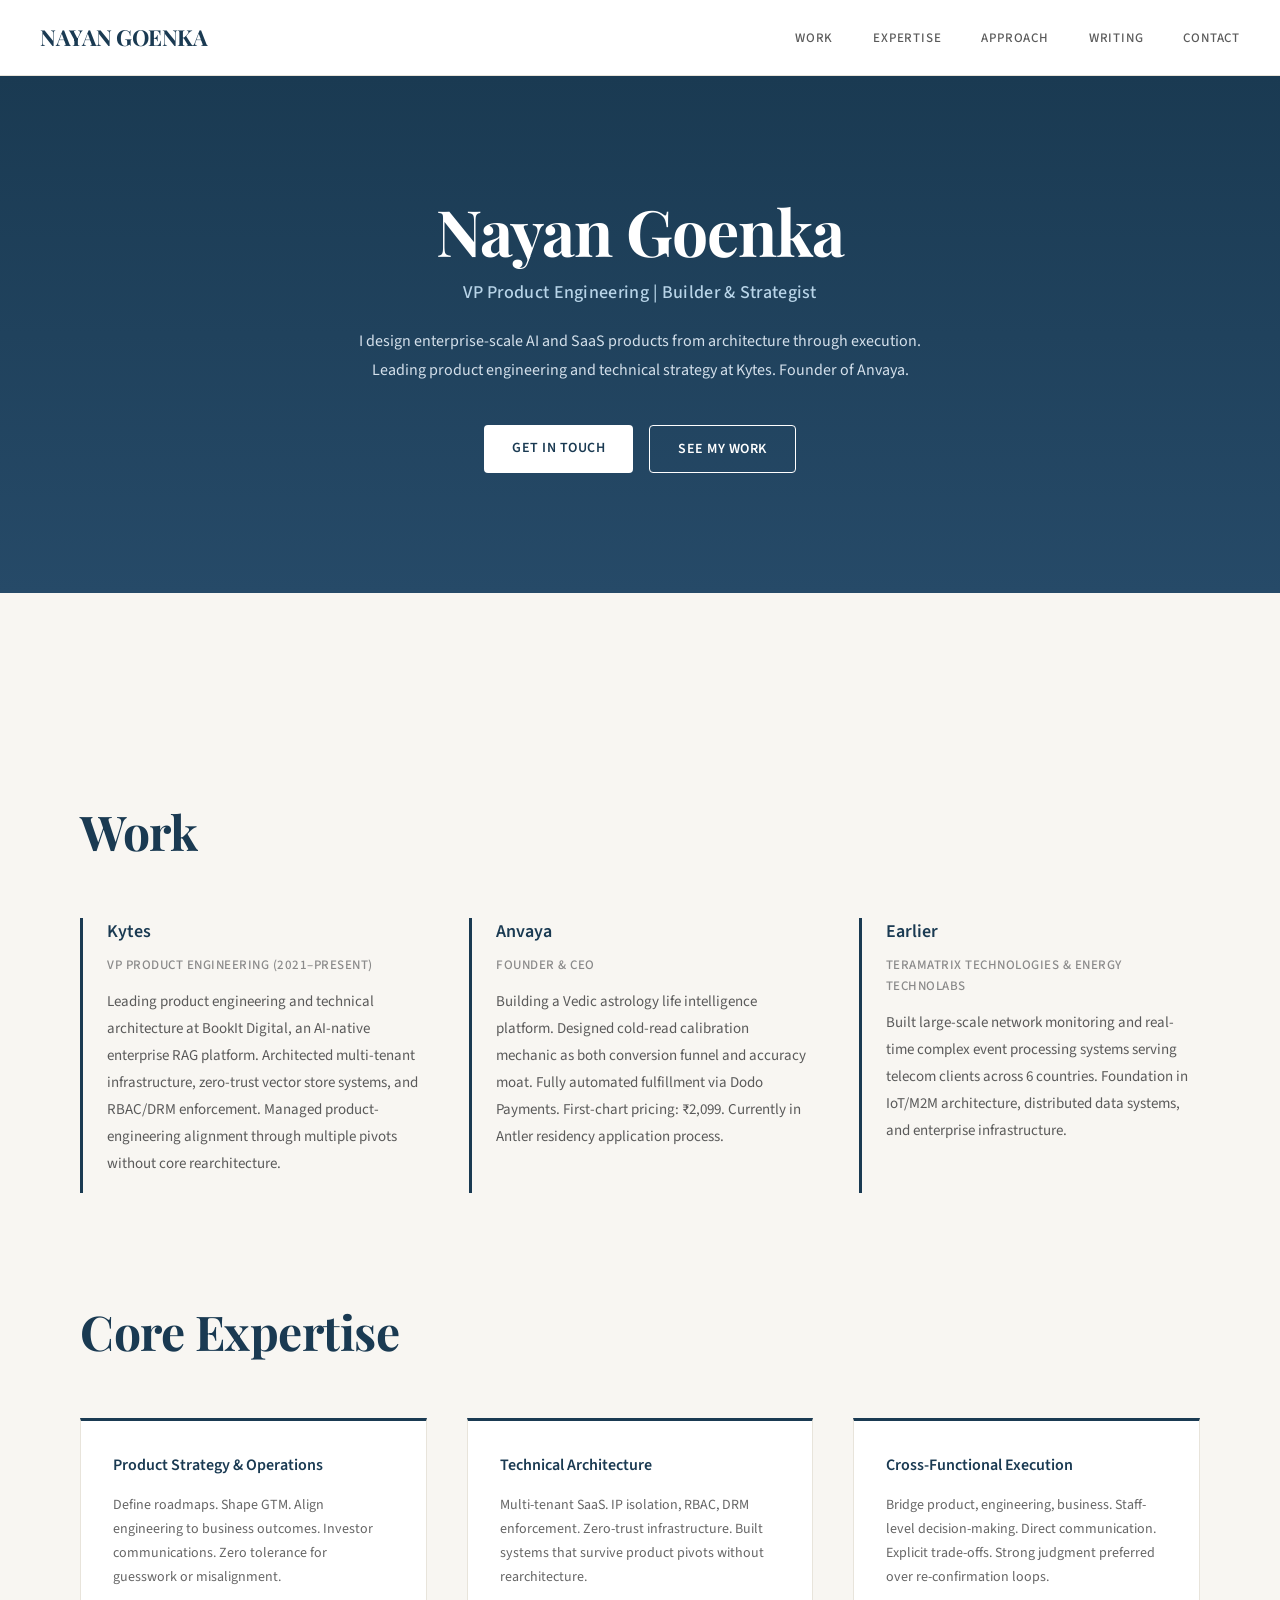
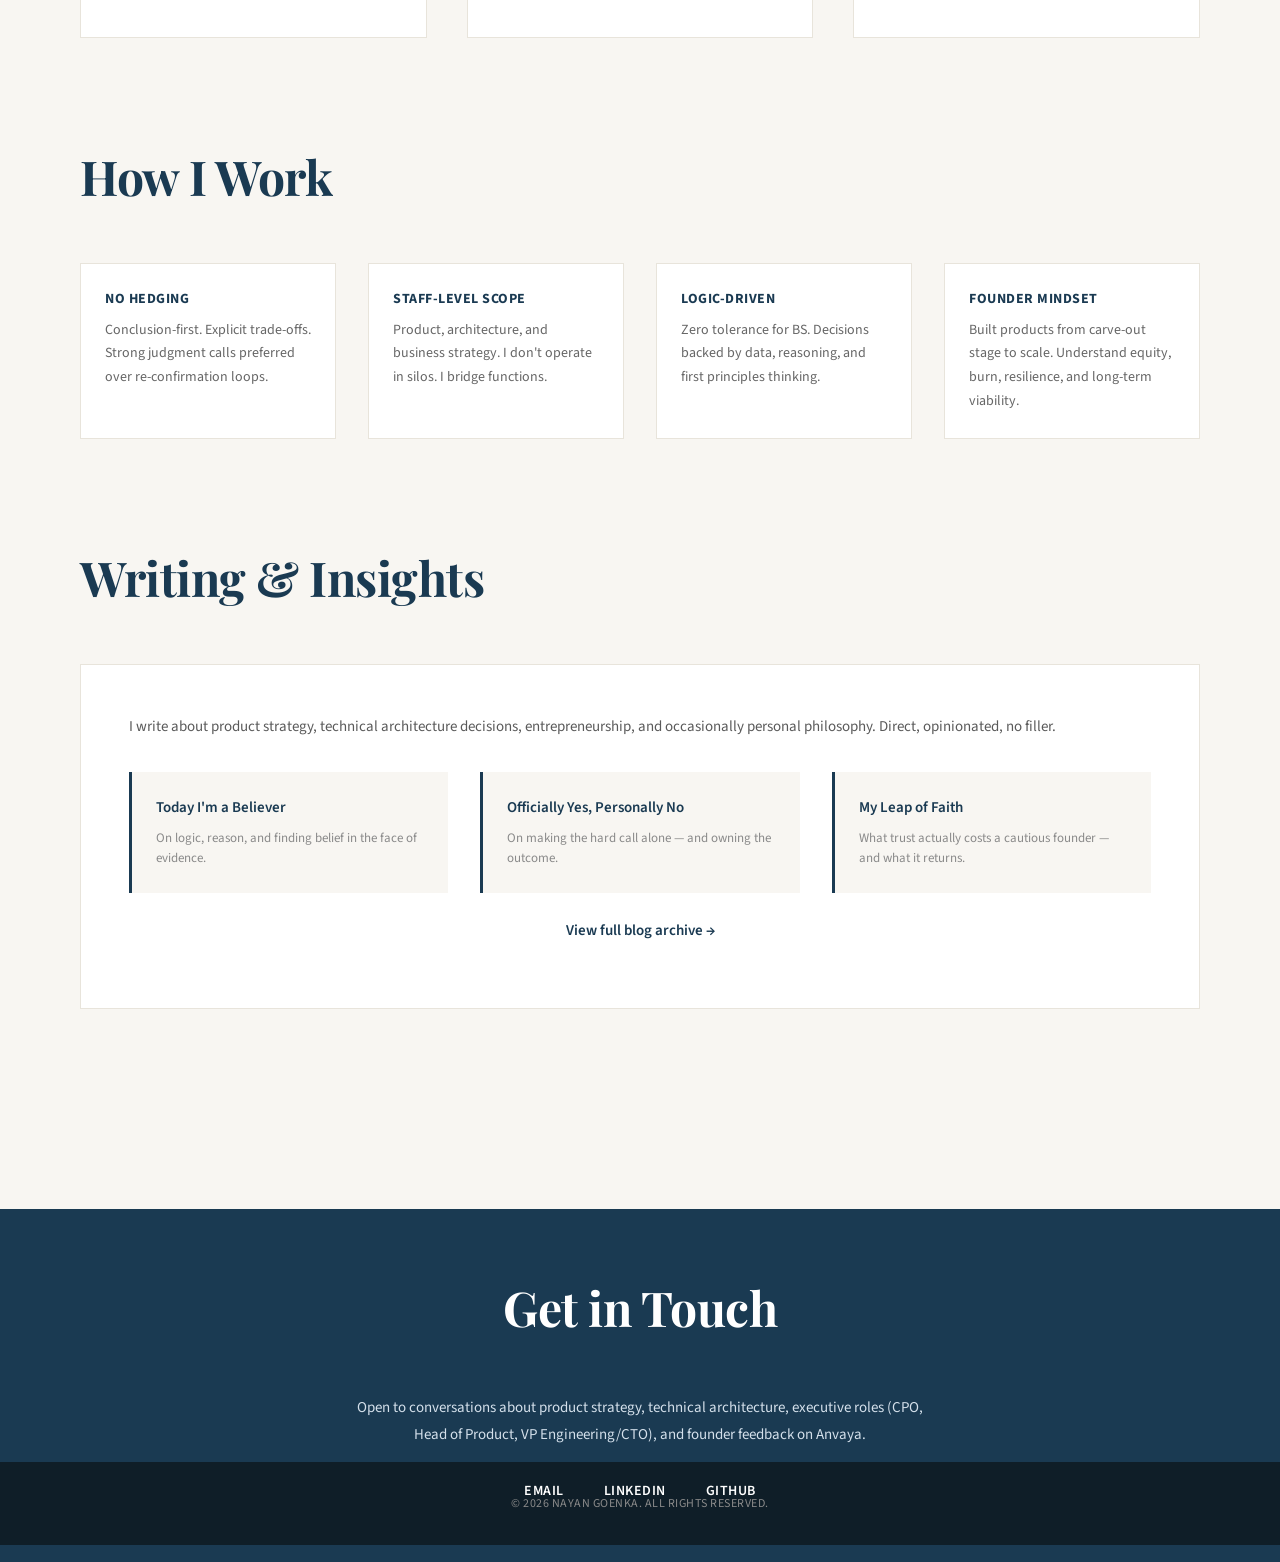
==== index.html @ 06c79da8 "Add executive homepage (VP positioning, SEO, JSON-LD, 5-post blog links)" ====
<!DOCTYPE html>
<html lang="en">
<head>
    <meta charset="UTF-8">
    <meta name="viewport" content="width=device-width, initial-scale=1.0">
    <meta name="description" content="Nayan Goenka | VP Product Engineering at Kytes. Building enterprise RAG platforms and founder of Anvaya. Expert in product strategy, technical architecture, and cross-functional execution.">
    <link rel="canonical" href="https://nayangoenka.me/">
    <meta name="robots" content="index, follow">
    <meta name="author" content="Nayan Goenka">

    <meta property="og:title" content="Nayan Goenka | VP Product Engineering">
    <meta property="og:description" content="VP Product Engineering at Kytes. Building enterprise AI/SaaS products and Anvaya, a Vedic astrology platform.">
    <meta property="og:type" content="website">
    <meta property="og:url" content="https://nayangoenka.me/">
    <meta property="og:site_name" content="Nayan Goenka">

    <meta name="twitter:card" content="summary_large_image">
    <meta name="twitter:title" content="Nayan Goenka | VP Product Engineering">
    <meta name="twitter:description" content="VP Product Engineering at Kytes. Building enterprise AI/SaaS products and Anvaya.">

    <title>Nayan Goenka | VP Product Engineering</title>

    <script type="application/ld+json">
    {
      "@context": "https://schema.org",
      "@type": "Person",
      "name": "Nayan Goenka",
      "url": "https://nayangoenka.me",
      "jobTitle": "VP Product Engineering",
      "worksFor": { "@type": "Organization", "name": "Kytes" },
      "sameAs": [
        "https://linkedin.com/in/nayan576",
        "https://github.com/nayan576"
      ],
      "knowsAbout": ["Product Strategy", "Technical Architecture", "Enterprise SaaS", "RAG Systems", "AI Platforms"],
      "description": "VP Product Engineering at Kytes, building enterprise AI/SaaS products. Founder of Anvaya."
    }
    </script>
    
    <link href="https://fonts.googleapis.com/css2?family=Playfair+Display:wght@600;700&family=Source+Sans+3:wght@400;500;600&display=swap" rel="stylesheet">
    
    <style>
        * {
            margin: 0;
            padding: 0;
            box-sizing: border-box;
        }

        html {
            scroll-behavior: smooth;
        }

        body {
            font-family: 'Source Sans 3', -apple-system, BlinkMacSystemFont, 'Segoe UI', sans-serif;
            background: #f8f6f2;
            color: #2c2c2c;
            line-height: 1.6;
        }

        header {
            background: white;
            border-bottom: 1px solid #e8e4db;
            padding: 20px 40px;
            position: sticky;
            top: 0;
            z-index: 100;
        }

        header nav {
            display: flex;
            justify-content: space-between;
            align-items: center;
            max-width: 1200px;
            margin: 0 auto;
        }

        header .logo {
            font-family: 'Playfair Display', serif;
            font-size: 22px;
            font-weight: 700;
            color: #1a3a52;
            text-decoration: none;
            letter-spacing: -0.5px;
        }

        header nav ul {
            display: flex;
            list-style: none;
            gap: 40px;
        }

        header nav a {
            font-size: 13px;
            font-weight: 500;
            text-decoration: none;
            color: #5a5a5a;
            text-transform: uppercase;
            letter-spacing: 0.8px;
            transition: color 0.2s;
        }

        header nav a:hover {
            color: #1a3a52;
        }

        .hero {
            background: linear-gradient(to bottom, #1a3a52, #264a68);
            color: white;
            padding: 120px 40px;
            text-align: center;
        }

        .hero-content {
            max-width: 800px;
            margin: 0 auto;
        }

        .hero h1 {
            font-family: 'Playfair Display', serif;
            font-size: 64px;
            font-weight: 700;
            letter-spacing: -1px;
            margin-bottom: 12px;
            line-height: 1.1;
        }

        .hero .subtitle {
            font-size: 18px;
            font-weight: 500;
            color: #b8d4e8;
            margin-bottom: 20px;
            letter-spacing: 0.3px;
        }

        .hero p {
            font-size: 16px;
            line-height: 1.8;
            color: #d4e0eb;
            margin-bottom: 40px;
            max-width: 600px;
            margin-left: auto;
            margin-right: auto;
        }

        .cta-container {
            display: flex;
            gap: 16px;
            justify-content: center;
            flex-wrap: wrap;
        }

        .cta-btn {
            display: inline-block;
            padding: 12px 28px;
            font-size: 14px;
            font-weight: 600;
            text-decoration: none;
            border-radius: 4px;
            transition: all 0.2s;
            border: none;
            cursor: pointer;
            font-family: 'Source Sans 3', sans-serif;
            text-transform: uppercase;
            letter-spacing: 0.5px;
        }

        .cta-btn.primary {
            background: white;
            color: #1a3a52;
        }

        .cta-btn.primary:hover {
            background: #f0f0f0;
            transform: translateY(-1px);
        }

        .cta-btn.secondary {
            background: transparent;
            color: white;
            border: 1.5px solid white;
        }

        .cta-btn.secondary:hover {
            background: rgba(255, 255, 255, 0.1);
            transform: translateY(-1px);
        }

        main {
            max-width: 1200px;
            margin: 0 auto;
            padding: 100px 40px;
        }

        section {
            margin-bottom: 100px;
        }

        section h2 {
            font-family: 'Playfair Display', serif;
            font-size: 48px;
            font-weight: 700;
            margin-bottom: 48px;
            color: #1a3a52;
            letter-spacing: -0.5px;
        }

        section h3 {
            font-size: 16px;
            font-weight: 600;
            margin-bottom: 12px;
            color: #1a3a52;
            text-transform: uppercase;
            letter-spacing: 0.5px;
        }

        section p {
            font-size: 15px;
            line-height: 1.8;
            color: #5a5a5a;
            margin-bottom: 16px;
        }

        .work-grid {
            display: grid;
            grid-template-columns: repeat(auto-fit, minmax(320px, 1fr));
            gap: 48px;
            margin-top: 40px;
        }

        .work-card {
            border-left: 3px solid #1a3a52;
            padding-left: 24px;
        }

        .work-card h3 {
            font-size: 18px;
            font-weight: 600;
            margin-bottom: 8px;
            color: #1a3a52;
            text-transform: none;
            letter-spacing: 0;
        }

        .work-card .role {
            font-size: 13px;
            color: #8a8a8a;
            font-weight: 500;
            text-transform: uppercase;
            letter-spacing: 0.5px;
            margin-bottom: 12px;
        }

        .expertise-grid {
            display: grid;
            grid-template-columns: repeat(auto-fit, minmax(300px, 1fr));
            gap: 40px;
            margin-top: 40px;
        }

        .expertise-card {
            padding: 32px;
            background: white;
            border: 1px solid #e8e4db;
            border-top: 3px solid #1a3a52;
            border-radius: 0;
        }

        .expertise-card h3 {
            font-size: 16px;
            font-weight: 600;
            margin-bottom: 16px;
            color: #1a3a52;
            text-transform: none;
            letter-spacing: 0;
        }

        .expertise-card p {
            font-size: 14px;
            color: #666;
            line-height: 1.7;
        }

        .principles-list {
            display: grid;
            grid-template-columns: repeat(auto-fit, minmax(250px, 1fr));
            gap: 32px;
            margin-top: 40px;
        }

        .principle-item {
            padding: 24px;
            background: white;
            border: 1px solid #e8e4db;
            border-radius: 0;
        }

        .principle-item strong {
            display: block;
            color: #1a3a52;
            margin-bottom: 8px;
            font-size: 14px;
            text-transform: uppercase;
            letter-spacing: 0.5px;
        }

        .principle-item p {
            font-size: 14px;
            color: #666;
            line-height: 1.7;
            margin: 0;
        }

        .blog-section {
            background: white;
            padding: 48px;
            border: 1px solid #e8e4db;
            margin-top: 40px;
        }

        .blog-grid {
            display: grid;
            grid-template-columns: repeat(auto-fit, minmax(280px, 1fr));
            gap: 32px;
            margin-top: 32px;
        }

        .blog-link {
            padding: 24px;
            background: #f8f6f2;
            border-left: 3px solid #1a3a52;
            text-decoration: none;
            color: inherit;
            transition: all 0.2s;
        }

        .blog-link:hover {
            background: white;
            box-shadow: 0 2px 8px rgba(26, 58, 82, 0.08);
        }

        .blog-link h4 {
            font-size: 15px;
            font-weight: 600;
            margin-bottom: 8px;
            color: #1a3a52;
        }

        .blog-link p {
            font-size: 13px;
            color: #8a8a8a;
            margin: 0;
            line-height: 1.6;
        }

        .contact-section {
            background: #1a3a52;
            color: white;
            padding: 60px 40px;
            text-align: center;
            margin: 0 -40px -100px;
        }

        .contact-section h2 {
            color: white;
        }

        .contact-section p {
            color: #d4e0eb;
            margin-bottom: 32px;
            max-width: 600px;
            margin-left: auto;
            margin-right: auto;
        }

        .contact-info {
            display: flex;
            justify-content: center;
            gap: 40px;
            flex-wrap: wrap;
        }

        .contact-info a {
            color: white;
            text-decoration: none;
            font-weight: 600;
            font-size: 14px;
            text-transform: uppercase;
            letter-spacing: 0.5px;
            transition: opacity 0.2s;
        }

        .contact-info a:hover {
            opacity: 0.8;
        }

        footer {
            background: #0f1e28;
            color: #8a8a8a;
            padding: 32px 40px;
            text-align: center;
            font-size: 12px;
            text-transform: uppercase;
            letter-spacing: 0.5px;
        }

        @media (max-width: 768px) {
            header {
                padding: 16px 24px;
            }

            header nav ul {
                display: none;
            }

            .hero {
                padding: 80px 24px;
            }

            .hero h1 {
                font-size: 42px;
            }

            .hero .subtitle {
                font-size: 16px;
            }

            main {
                padding: 60px 24px;
            }

            section h2 {
                font-size: 36px;
                margin-bottom: 32px;
            }

            .work-grid {
                grid-template-columns: 1fr;
                gap: 32px;
            }

            .expertise-grid {
                grid-template-columns: 1fr;
            }

            .principles-list {
                grid-template-columns: 1fr;
                gap: 24px;
            }

            .blog-section {
                padding: 32px 24px;
            }

            .contact-section {
                margin: 0 -24px -60px;
                padding: 40px 24px;
            }

            .contact-info {
                gap: 20px;
                flex-direction: column;
            }

            .contact-info a {
                font-size: 13px;
            }
        }

        @media (max-width: 480px) {
            .hero {
                padding: 60px 16px;
            }

            .hero h1 {
                font-size: 32px;
                margin-bottom: 8px;
            }

            .hero .subtitle {
                font-size: 14px;
                margin-bottom: 16px;
            }

            .hero p {
                font-size: 14px;
                margin-bottom: 24px;
            }

            .cta-container {
                flex-direction: column;
                gap: 12px;
            }

            .cta-btn {
                width: 100%;
                padding: 12px 20px;
            }

            main {
                padding: 40px 16px;
            }

            section h2 {
                font-size: 28px;
                margin-bottom: 24px;
            }

            .work-grid {
                gap: 24px;
            }

            .expertise-grid {
                gap: 20px;
            }

            .expertise-card {
                padding: 20px;
            }

            .blog-grid {
                gap: 16px;
            }

            .blog-link {
                padding: 16px;
            }

            .contact-section {
                padding: 32px 16px;
            }
        }
    </style>
</head>
<body>
    <header>
        <nav>
            <a href="#" class="logo">Nayan Goenka</a>
            <ul>
                <li><a href="#work">Work</a></li>
                <li><a href="#expertise">Expertise</a></li>
                <li><a href="#principles">Approach</a></li>
                <li><a href="#writing">Writing</a></li>
                <li><a href="#contact">Contact</a></li>
            </ul>
        </nav>
    </header>

    <section class="hero">
        <div class="hero-content">
            <h1>Nayan Goenka</h1>
            <div class="subtitle">VP Product Engineering | Builder & Strategist</div>
            <p>I design enterprise-scale AI and SaaS products from architecture through execution. Leading product engineering and technical strategy at Kytes. Founder of Anvaya.</p>
            <div class="cta-container">
                <a href="mailto:ping@nayangoenka.me" class="cta-btn primary">Get in Touch</a>
                <a href="#work" class="cta-btn secondary">See My Work</a>
            </div>
        </div>
    </section>

    <main>
        <!-- Work Section -->
        <section id="work">
            <h2>Work</h2>
            <div class="work-grid">
                <div class="work-card">
                    <h3>Kytes</h3>
                    <div class="role">VP Product Engineering (2021–Present)</div>
                    <p>Leading product engineering and technical architecture at BookIt Digital, an AI-native enterprise RAG platform. Architected multi-tenant infrastructure, zero-trust vector store systems, and RBAC/DRM enforcement. Managed product-engineering alignment through multiple pivots without core rearchitecture.</p>
                </div>

                <div class="work-card">
                    <h3>Anvaya</h3>
                    <div class="role">Founder & CEO</div>
                    <p>Building a Vedic astrology life intelligence platform. Designed cold-read calibration mechanic as both conversion funnel and accuracy moat. Fully automated fulfillment via Dodo Payments. First-chart pricing: ₹2,099. Currently in Antler residency application process.</p>
                </div>

                <div class="work-card">
                    <h3>Earlier</h3>
                    <div class="role">Teramatrix Technologies & Energy TechnoLabs</div>
                    <p>Built large-scale network monitoring and real-time complex event processing systems serving telecom clients across 6 countries. Foundation in IoT/M2M architecture, distributed data systems, and enterprise infrastructure.</p>
                </div>
            </div>
        </section>

        <!-- Expertise Section -->
        <section id="expertise">
            <h2>Core Expertise</h2>
            <div class="expertise-grid">
                <div class="expertise-card">
                    <h3>Product Strategy & Operations</h3>
                    <p>Define roadmaps. Shape GTM. Align engineering to business outcomes. Investor communications. Zero tolerance for guesswork or misalignment.</p>
                </div>

                <div class="expertise-card">
                    <h3>Technical Architecture</h3>
                    <p>Multi-tenant SaaS. IP isolation, RBAC, DRM enforcement. Zero-trust infrastructure. Built systems that survive product pivots without rearchitecture.</p>
                </div>

                <div class="expertise-card">
                    <h3>Cross-Functional Execution</h3>
                    <p>Bridge product, engineering, business. Staff-level decision-making. Direct communication. Explicit trade-offs. Strong judgment preferred over re-confirmation loops.</p>
                </div>
            </div>
        </section>

        <!-- Principles Section -->
        <section id="principles">
            <h2>How I Work</h2>
            <div class="principles-list">
                <div class="principle-item">
                    <strong>No Hedging</strong>
                    <p>Conclusion-first. Explicit trade-offs. Strong judgment calls preferred over re-confirmation loops.</p>
                </div>

                <div class="principle-item">
                    <strong>Staff-Level Scope</strong>
                    <p>Product, architecture, and business strategy. I don't operate in silos. I bridge functions.</p>
                </div>

                <div class="principle-item">
                    <strong>Logic-Driven</strong>
                    <p>Zero tolerance for BS. Decisions backed by data, reasoning, and first principles thinking.</p>
                </div>

                <div class="principle-item">
                    <strong>Founder Mindset</strong>
                    <p>Built products from carve-out stage to scale. Understand equity, burn, resilience, and long-term viability.</p>
                </div>
            </div>
        </section>

        <!-- Writing Section -->
        <section id="writing">
            <h2>Writing & Insights</h2>
            <div class="blog-section">
                <p>I write about product strategy, technical architecture decisions, entrepreneurship, and occasionally personal philosophy. Direct, opinionated, no filler.</p>
                <div class="blog-grid">
                    <a href="/blog/today-im-a-believer/" class="blog-link" target="_blank">
                        <h4>Today I'm a Believer</h4>
                        <p>On logic, reason, and finding belief in the face of evidence.</p>
                    </a>
                    <a href="/blog/officially-yes-personally-no/" class="blog-link" target="_blank">
                        <h4>Officially Yes, Personally No</h4>
                        <p>On making the hard call alone — and owning the outcome.</p>
                    </a>
                    <a href="/blog/my-leap-of-faith/" class="blog-link" target="_blank">
                        <h4>My Leap of Faith</h4>
                        <p>What trust actually costs a cautious founder — and what it returns.</p>
                    </a>
                </div>
                <p style="margin-top: 24px; text-align: center;"><a href="/blog/" style="color: #1a3a52; font-weight: 600; text-decoration: none;">View full blog archive →</a></p>
            </div>
        </section>
    </main>

    <!-- Contact Section -->
    <section id="contact" class="contact-section">
        <h2>Get in Touch</h2>
        <p>Open to conversations about product strategy, technical architecture, executive roles (CPO, Head of Product, VP Engineering/CTO), and founder feedback on Anvaya.</p>
        <div class="contact-info">
            <a href="mailto:ping@nayangoenka.me">Email</a>
            <a href="https://linkedin.com/in/nayan576" target="_blank">LinkedIn</a>
            <a href="https://github.com/nayan576" target="_blank">GitHub</a>
        </div>
    </section>

    <footer>
        <p>&copy; 2026 Nayan Goenka. All Rights Reserved.</p>
    </footer>
</body>
</html>
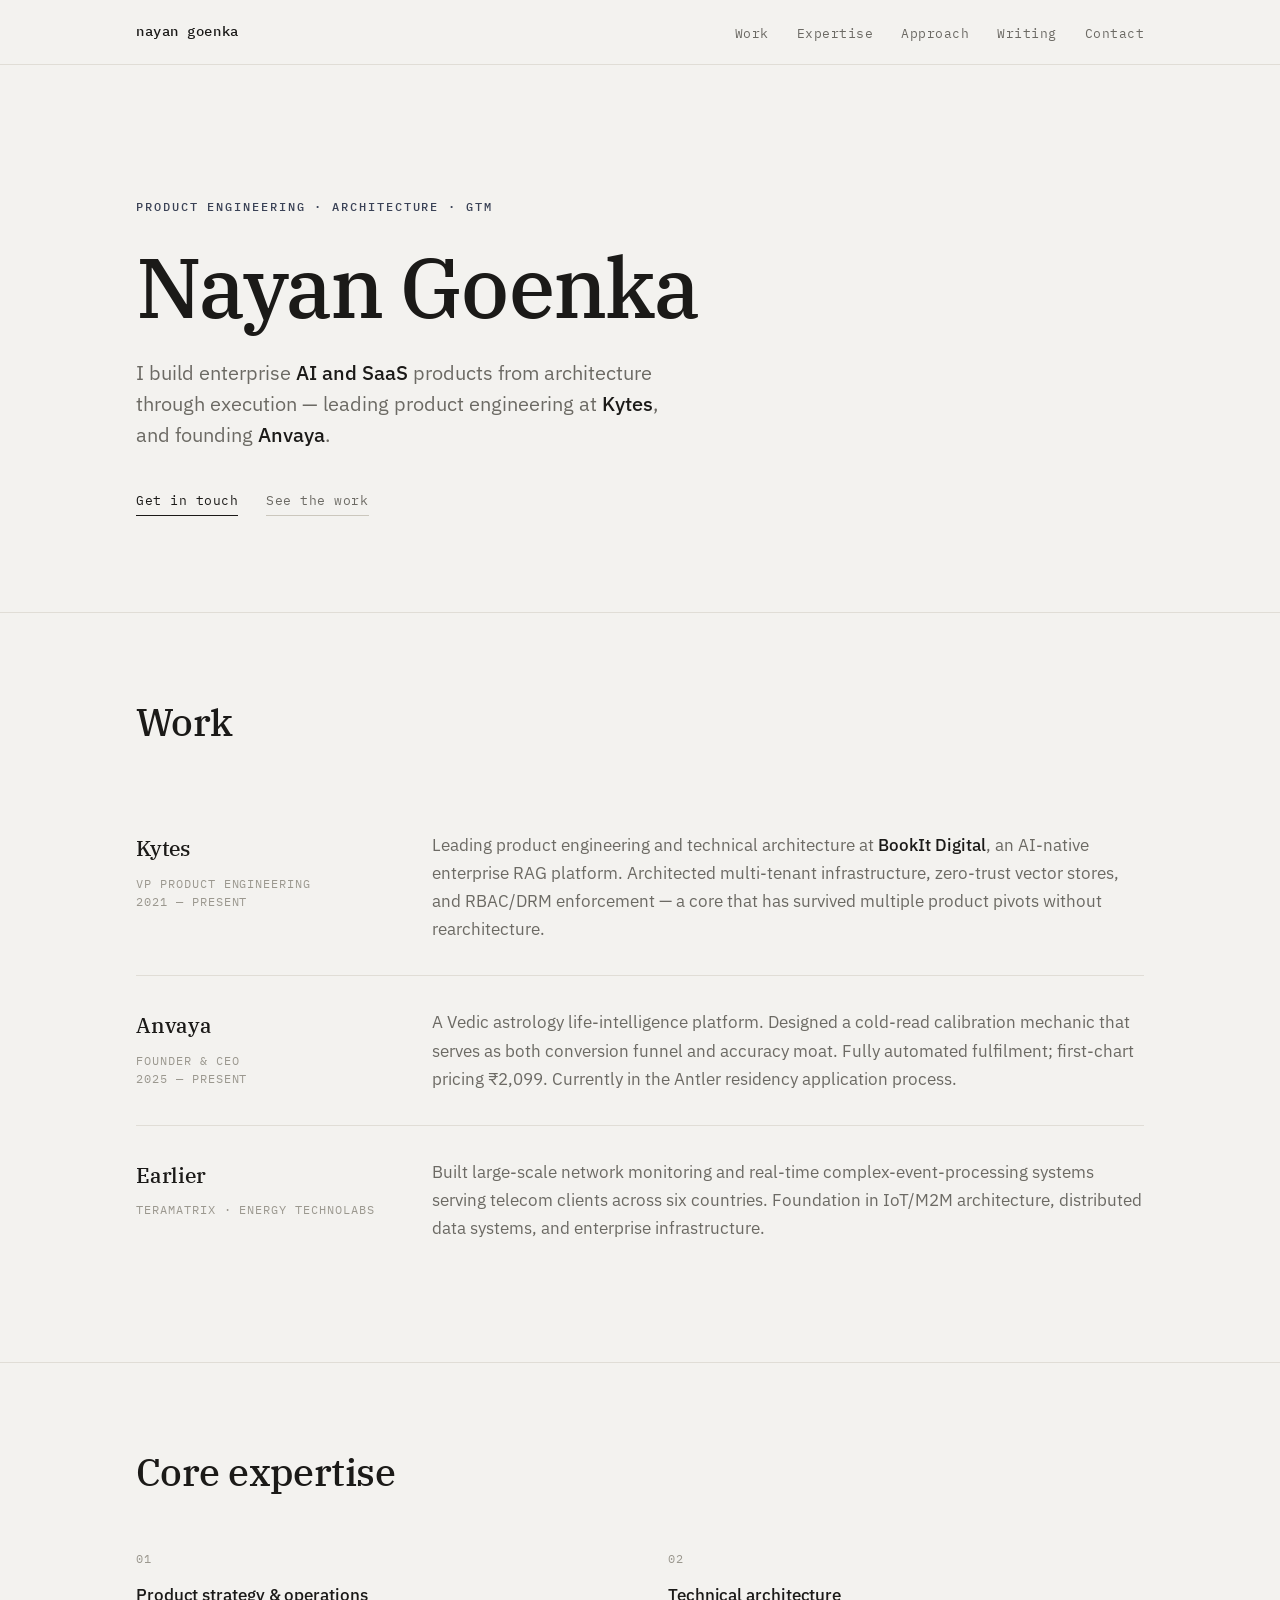
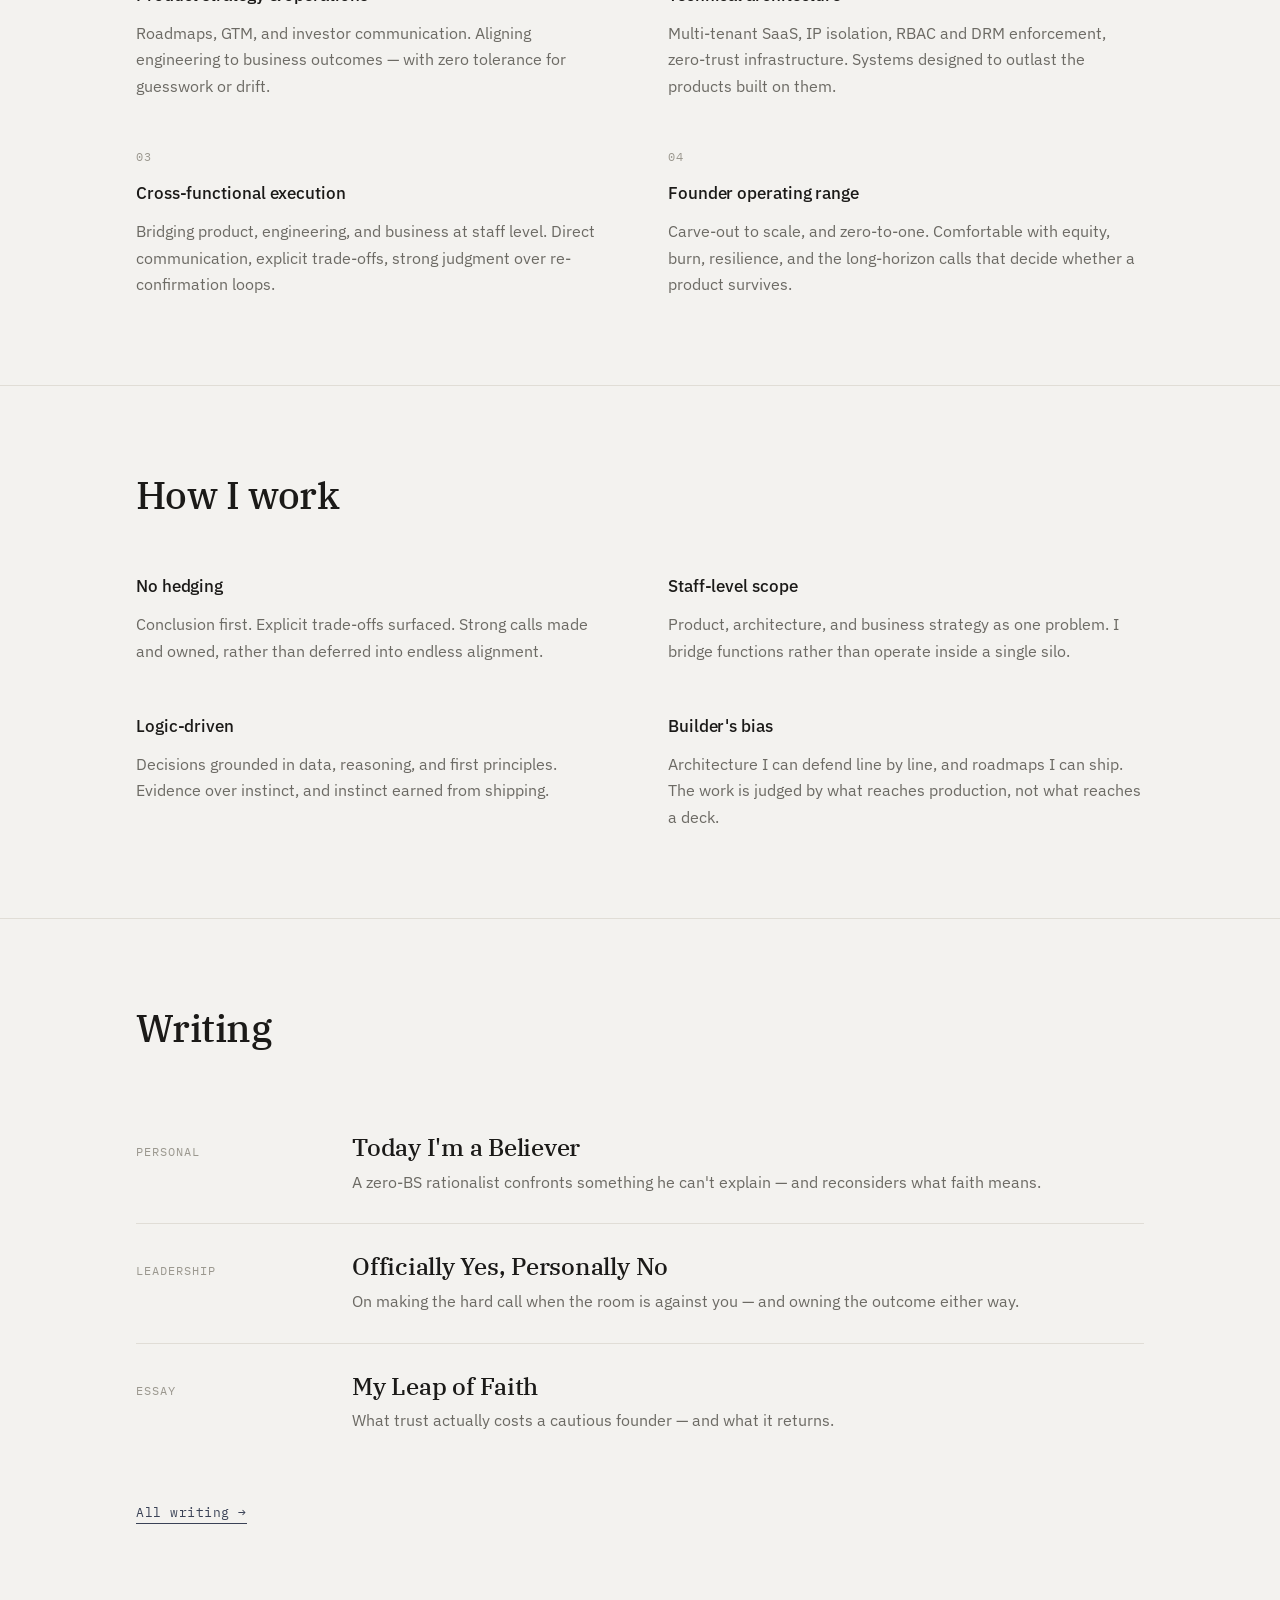
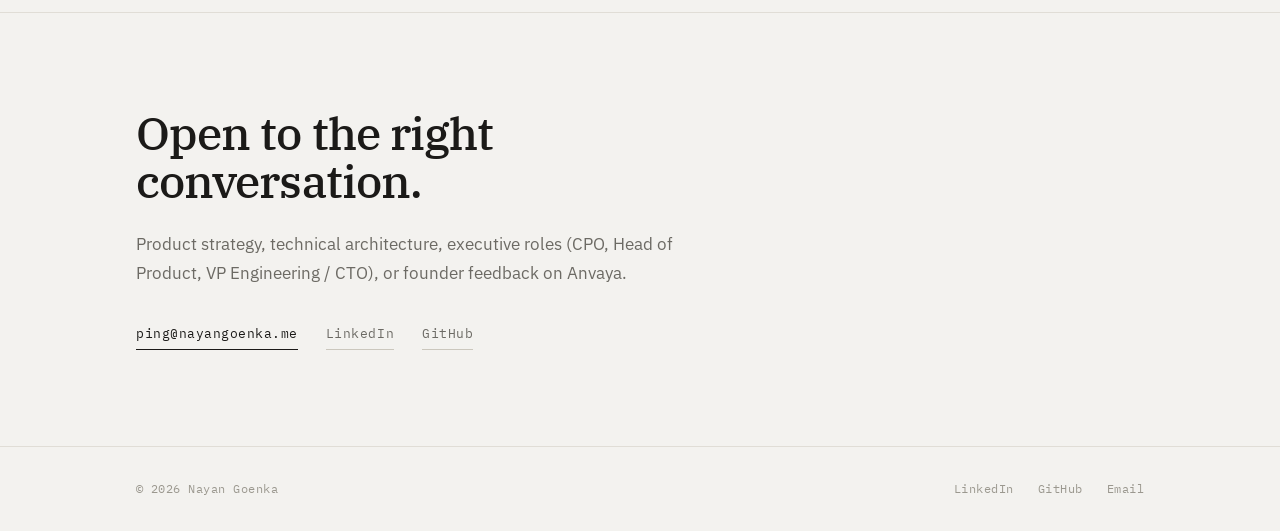
==== commit d785a38f: "Redesign homepage: all-Plex system, structured rows, accent" ====
--- a/index.html
+++ b/index.html
@@ -3,22 +3,21 @@
 <head>
     <meta charset="UTF-8">
     <meta name="viewport" content="width=device-width, initial-scale=1.0">
-    <meta name="description" content="Nayan Goenka | VP Product Engineering at Kytes. Building enterprise RAG platforms and founder of Anvaya. Expert in product strategy, technical architecture, and cross-functional execution.">
+    <meta name="description" content="Nayan Goenka — VP Product Engineering at Kytes. Enterprise AI/SaaS architecture, product strategy, and cross-functional execution. Founder of Anvaya.">
     <link rel="canonical" href="https://nayangoenka.me/">
     <meta name="robots" content="index, follow">
     <meta name="author" content="Nayan Goenka">
 
-    <meta property="og:title" content="Nayan Goenka | VP Product Engineering">
-    <meta property="og:description" content="VP Product Engineering at Kytes. Building enterprise AI/SaaS products and Anvaya, a Vedic astrology platform.">
+    <meta property="og:title" content="Nayan Goenka — VP Product Engineering">
+    <meta property="og:description" content="Enterprise AI/SaaS architecture, product strategy, and execution. Founder of Anvaya.">
     <meta property="og:type" content="website">
     <meta property="og:url" content="https://nayangoenka.me/">
     <meta property="og:site_name" content="Nayan Goenka">
-
     <meta name="twitter:card" content="summary_large_image">
-    <meta name="twitter:title" content="Nayan Goenka | VP Product Engineering">
-    <meta name="twitter:description" content="VP Product Engineering at Kytes. Building enterprise AI/SaaS products and Anvaya.">
-
-    <title>Nayan Goenka | VP Product Engineering</title>
+    <meta name="twitter:title" content="Nayan Goenka — VP Product Engineering">
+    <meta name="twitter:description" content="Enterprise AI/SaaS architecture, product strategy, and execution. Founder of Anvaya.">
+
+    <title>Nayan Goenka — VP Product Engineering</title>
 
     <script type="application/ld+json">
     {
@@ -28,644 +27,187 @@
       "url": "https://nayangoenka.me",
       "jobTitle": "VP Product Engineering",
       "worksFor": { "@type": "Organization", "name": "Kytes" },
-      "sameAs": [
-        "https://linkedin.com/in/nayan576",
-        "https://github.com/nayan576"
-      ],
-      "knowsAbout": ["Product Strategy", "Technical Architecture", "Enterprise SaaS", "RAG Systems", "AI Platforms"],
+      "sameAs": ["https://linkedin.com/in/nayan576", "https://github.com/nayan576"],
+      "knowsAbout": ["Product Strategy", "Technical Architecture", "Enterprise SaaS", "RAG Systems", "Multi-tenant Infrastructure"],
       "description": "VP Product Engineering at Kytes, building enterprise AI/SaaS products. Founder of Anvaya."
     }
     </script>
-    
-    <link href="https://fonts.googleapis.com/css2?family=Playfair+Display:wght@600;700&family=Source+Sans+3:wght@400;500;600&display=swap" rel="stylesheet">
-    
-    <style>
-        * {
-            margin: 0;
-            padding: 0;
-            box-sizing: border-box;
-        }
-
-        html {
-            scroll-behavior: smooth;
-        }
-
-        body {
-            font-family: 'Source Sans 3', -apple-system, BlinkMacSystemFont, 'Segoe UI', sans-serif;
-            background: #f8f6f2;
-            color: #2c2c2c;
-            line-height: 1.6;
-        }
-
-        header {
-            background: white;
-            border-bottom: 1px solid #e8e4db;
-            padding: 20px 40px;
-            position: sticky;
-            top: 0;
-            z-index: 100;
-        }
-
-        header nav {
-            display: flex;
-            justify-content: space-between;
-            align-items: center;
-            max-width: 1200px;
-            margin: 0 auto;
-        }
-
-        header .logo {
-            font-family: 'Playfair Display', serif;
-            font-size: 22px;
-            font-weight: 700;
-            color: #1a3a52;
-            text-decoration: none;
-            letter-spacing: -0.5px;
-        }
-
-        header nav ul {
-            display: flex;
-            list-style: none;
-            gap: 40px;
-        }
-
-        header nav a {
-            font-size: 13px;
-            font-weight: 500;
-            text-decoration: none;
-            color: #5a5a5a;
-            text-transform: uppercase;
-            letter-spacing: 0.8px;
-            transition: color 0.2s;
-        }
-
-        header nav a:hover {
-            color: #1a3a52;
-        }
-
-        .hero {
-            background: linear-gradient(to bottom, #1a3a52, #264a68);
-            color: white;
-            padding: 120px 40px;
-            text-align: center;
-        }
-
-        .hero-content {
-            max-width: 800px;
-            margin: 0 auto;
-        }
-
-        .hero h1 {
-            font-family: 'Playfair Display', serif;
-            font-size: 64px;
-            font-weight: 700;
-            letter-spacing: -1px;
-            margin-bottom: 12px;
-            line-height: 1.1;
-        }
-
-        .hero .subtitle {
-            font-size: 18px;
-            font-weight: 500;
-            color: #b8d4e8;
-            margin-bottom: 20px;
-            letter-spacing: 0.3px;
-        }
-
-        .hero p {
-            font-size: 16px;
-            line-height: 1.8;
-            color: #d4e0eb;
-            margin-bottom: 40px;
-            max-width: 600px;
-            margin-left: auto;
-            margin-right: auto;
-        }
-
-        .cta-container {
-            display: flex;
-            gap: 16px;
-            justify-content: center;
-            flex-wrap: wrap;
-        }
-
-        .cta-btn {
-            display: inline-block;
-            padding: 12px 28px;
-            font-size: 14px;
-            font-weight: 600;
-            text-decoration: none;
-            border-radius: 4px;
-            transition: all 0.2s;
-            border: none;
-            cursor: pointer;
-            font-family: 'Source Sans 3', sans-serif;
-            text-transform: uppercase;
-            letter-spacing: 0.5px;
-        }
-
-        .cta-btn.primary {
-            background: white;
-            color: #1a3a52;
-        }
-
-        .cta-btn.primary:hover {
-            background: #f0f0f0;
-            transform: translateY(-1px);
-        }
-
-        .cta-btn.secondary {
-            background: transparent;
-            color: white;
-            border: 1.5px solid white;
-        }
-
-        .cta-btn.secondary:hover {
-            background: rgba(255, 255, 255, 0.1);
-            transform: translateY(-1px);
-        }
-
-        main {
-            max-width: 1200px;
-            margin: 0 auto;
-            padding: 100px 40px;
-        }
-
-        section {
-            margin-bottom: 100px;
-        }
-
-        section h2 {
-            font-family: 'Playfair Display', serif;
-            font-size: 48px;
-            font-weight: 700;
-            margin-bottom: 48px;
-            color: #1a3a52;
-            letter-spacing: -0.5px;
-        }
-
-        section h3 {
-            font-size: 16px;
-            font-weight: 600;
-            margin-bottom: 12px;
-            color: #1a3a52;
-            text-transform: uppercase;
-            letter-spacing: 0.5px;
-        }
-
-        section p {
-            font-size: 15px;
-            line-height: 1.8;
-            color: #5a5a5a;
-            margin-bottom: 16px;
-        }
-
-        .work-grid {
-            display: grid;
-            grid-template-columns: repeat(auto-fit, minmax(320px, 1fr));
-            gap: 48px;
-            margin-top: 40px;
-        }
-
-        .work-card {
-            border-left: 3px solid #1a3a52;
-            padding-left: 24px;
-        }
-
-        .work-card h3 {
-            font-size: 18px;
-            font-weight: 600;
-            margin-bottom: 8px;
-            color: #1a3a52;
-            text-transform: none;
-            letter-spacing: 0;
-        }
-
-        .work-card .role {
-            font-size: 13px;
-            color: #8a8a8a;
-            font-weight: 500;
-            text-transform: uppercase;
-            letter-spacing: 0.5px;
-            margin-bottom: 12px;
-        }
-
-        .expertise-grid {
-            display: grid;
-            grid-template-columns: repeat(auto-fit, minmax(300px, 1fr));
-            gap: 40px;
-            margin-top: 40px;
-        }
-
-        .expertise-card {
-            padding: 32px;
-            background: white;
-            border: 1px solid #e8e4db;
-            border-top: 3px solid #1a3a52;
-            border-radius: 0;
-        }
-
-        .expertise-card h3 {
-            font-size: 16px;
-            font-weight: 600;
-            margin-bottom: 16px;
-            color: #1a3a52;
-            text-transform: none;
-            letter-spacing: 0;
-        }
-
-        .expertise-card p {
-            font-size: 14px;
-            color: #666;
-            line-height: 1.7;
-        }
-
-        .principles-list {
-            display: grid;
-            grid-template-columns: repeat(auto-fit, minmax(250px, 1fr));
-            gap: 32px;
-            margin-top: 40px;
-        }
-
-        .principle-item {
-            padding: 24px;
-            background: white;
-            border: 1px solid #e8e4db;
-            border-radius: 0;
-        }
-
-        .principle-item strong {
-            display: block;
-            color: #1a3a52;
-            margin-bottom: 8px;
-            font-size: 14px;
-            text-transform: uppercase;
-            letter-spacing: 0.5px;
-        }
-
-        .principle-item p {
-            font-size: 14px;
-            color: #666;
-            line-height: 1.7;
-            margin: 0;
-        }
-
-        .blog-section {
-            background: white;
-            padding: 48px;
-            border: 1px solid #e8e4db;
-            margin-top: 40px;
-        }
-
-        .blog-grid {
-            display: grid;
-            grid-template-columns: repeat(auto-fit, minmax(280px, 1fr));
-            gap: 32px;
-            margin-top: 32px;
-        }
-
-        .blog-link {
-            padding: 24px;
-            background: #f8f6f2;
-            border-left: 3px solid #1a3a52;
-            text-decoration: none;
-            color: inherit;
-            transition: all 0.2s;
-        }
-
-        .blog-link:hover {
-            background: white;
-            box-shadow: 0 2px 8px rgba(26, 58, 82, 0.08);
-        }
-
-        .blog-link h4 {
-            font-size: 15px;
-            font-weight: 600;
-            margin-bottom: 8px;
-            color: #1a3a52;
-        }
-
-        .blog-link p {
-            font-size: 13px;
-            color: #8a8a8a;
-            margin: 0;
-            line-height: 1.6;
-        }
-
-        .contact-section {
-            background: #1a3a52;
-            color: white;
-            padding: 60px 40px;
-            text-align: center;
-            margin: 0 -40px -100px;
-        }
-
-        .contact-section h2 {
-            color: white;
-        }
-
-        .contact-section p {
-            color: #d4e0eb;
-            margin-bottom: 32px;
-            max-width: 600px;
-            margin-left: auto;
-            margin-right: auto;
-        }
-
-        .contact-info {
-            display: flex;
-            justify-content: center;
-            gap: 40px;
-            flex-wrap: wrap;
-        }
-
-        .contact-info a {
-            color: white;
-            text-decoration: none;
-            font-weight: 600;
-            font-size: 14px;
-            text-transform: uppercase;
-            letter-spacing: 0.5px;
-            transition: opacity 0.2s;
-        }
-
-        .contact-info a:hover {
-            opacity: 0.8;
-        }
-
-        footer {
-            background: #0f1e28;
-            color: #8a8a8a;
-            padding: 32px 40px;
-            text-align: center;
-            font-size: 12px;
-            text-transform: uppercase;
-            letter-spacing: 0.5px;
-        }
-
-        @media (max-width: 768px) {
-            header {
-                padding: 16px 24px;
-            }
-
-            header nav ul {
-                display: none;
-            }
-
-            .hero {
-                padding: 80px 24px;
-            }
-
-            .hero h1 {
-                font-size: 42px;
-            }
-
-            .hero .subtitle {
-                font-size: 16px;
-            }
-
-            main {
-                padding: 60px 24px;
-            }
-
-            section h2 {
-                font-size: 36px;
-                margin-bottom: 32px;
-            }
-
-            .work-grid {
-                grid-template-columns: 1fr;
-                gap: 32px;
-            }
-
-            .expertise-grid {
-                grid-template-columns: 1fr;
-            }
-
-            .principles-list {
-                grid-template-columns: 1fr;
-                gap: 24px;
-            }
-
-            .blog-section {
-                padding: 32px 24px;
-            }
-
-            .contact-section {
-                margin: 0 -24px -60px;
-                padding: 40px 24px;
-            }
-
-            .contact-info {
-                gap: 20px;
-                flex-direction: column;
-            }
-
-            .contact-info a {
-                font-size: 13px;
-            }
-        }
-
-        @media (max-width: 480px) {
-            .hero {
-                padding: 60px 16px;
-            }
-
-            .hero h1 {
-                font-size: 32px;
-                margin-bottom: 8px;
-            }
-
-            .hero .subtitle {
-                font-size: 14px;
-                margin-bottom: 16px;
-            }
-
-            .hero p {
-                font-size: 14px;
-                margin-bottom: 24px;
-            }
-
-            .cta-container {
-                flex-direction: column;
-                gap: 12px;
-            }
-
-            .cta-btn {
-                width: 100%;
-                padding: 12px 20px;
-            }
-
-            main {
-                padding: 40px 16px;
-            }
-
-            section h2 {
-                font-size: 28px;
-                margin-bottom: 24px;
-            }
-
-            .work-grid {
-                gap: 24px;
-            }
-
-            .expertise-grid {
-                gap: 20px;
-            }
-
-            .expertise-card {
-                padding: 20px;
-            }
-
-            .blog-grid {
-                gap: 16px;
-            }
-
-            .blog-link {
-                padding: 16px;
-            }
-
-            .contact-section {
-                padding: 32px 16px;
-            }
-        }
-    </style>
+
+    <link rel="preconnect" href="https://fonts.googleapis.com">
+    <link rel="preconnect" href="https://fonts.gstatic.com" crossorigin>
+    <link href="https://fonts.googleapis.com/css2?family=IBM+Plex+Mono:wght@400;500&family=IBM+Plex+Sans:wght@400;500;600&family=IBM+Plex+Serif:wght@400;500;600&display=swap" rel="stylesheet">
+    <link rel="stylesheet" href="/styles.css">
 </head>
 <body>
-    <header>
-        <nav>
-            <a href="#" class="logo">Nayan Goenka</a>
-            <ul>
-                <li><a href="#work">Work</a></li>
-                <li><a href="#expertise">Expertise</a></li>
-                <li><a href="#principles">Approach</a></li>
-                <li><a href="#writing">Writing</a></li>
-                <li><a href="#contact">Contact</a></li>
-            </ul>
-        </nav>
+    <header class="site-header">
+        <div class="wrap">
+            <a href="/" class="brand">nayan goenka</a>
+            <nav>
+                <ul class="nav">
+                    <li><a href="#work">Work</a></li>
+                    <li><a href="#expertise">Expertise</a></li>
+                    <li><a href="#approach">Approach</a></li>
+                    <li><a href="/blog/">Writing</a></li>
+                    <li><a href="#contact">Contact</a></li>
+                </ul>
+            </nav>
+        </div>
     </header>
 
-    <section class="hero">
-        <div class="hero-content">
-            <h1>Nayan Goenka</h1>
-            <div class="subtitle">VP Product Engineering | Builder & Strategist</div>
-            <p>I design enterprise-scale AI and SaaS products from architecture through execution. Leading product engineering and technical strategy at Kytes. Founder of Anvaya.</p>
-            <div class="cta-container">
-                <a href="mailto:ping@nayangoenka.me" class="cta-btn primary">Get in Touch</a>
-                <a href="#work" class="cta-btn secondary">See My Work</a>
+    <main>
+        <section class="hero">
+            <div class="wrap">
+                <p class="eyebrow">Product Engineering · Architecture · GTM</p>
+                <h1>Nayan Goenka</h1>
+                <p class="lede">I build enterprise <strong>AI and SaaS</strong> products from architecture through execution — leading product engineering at <strong>Kytes</strong>, and founding <strong>Anvaya</strong>.</p>
+                <div class="actions">
+                    <a href="mailto:ping@nayangoenka.me" class="tlink">Get in touch</a>
+                    <a href="#work" class="tlink ghost">See the work</a>
+                </div>
+            </div>
+        </section>
+
+        <section class="section" id="work">
+            <div class="wrap">
+                <div class="section-head"><h2>Work</h2></div>
+                <div class="rows">
+                    <div class="row">
+                        <div class="meta">
+                            <div class="role-name">Kytes</div>
+                            <span class="tag">VP Product Engineering</span>
+                            <span class="tag">2021 — Present</span>
+                        </div>
+                        <div class="body">
+                            <p>Leading product engineering and technical architecture at <strong>BookIt Digital</strong>, an AI-native enterprise RAG platform. Architected multi-tenant infrastructure, zero-trust vector stores, and RBAC/DRM enforcement — a core that has survived multiple product pivots without rearchitecture.</p>
+                        </div>
+                    </div>
+                    <div class="row">
+                        <div class="meta">
+                            <div class="role-name">Anvaya</div>
+                            <span class="tag">Founder &amp; CEO</span>
+                            <span class="tag">2025 — Present</span>
+                        </div>
+                        <div class="body">
+                            <p>A Vedic astrology life-intelligence platform. Designed a cold-read calibration mechanic that serves as both conversion funnel and accuracy moat. Fully automated fulfilment; first-chart pricing ₹2,099. Currently in the Antler residency application process.</p>
+                        </div>
+                    </div>
+                    <div class="row">
+                        <div class="meta">
+                            <div class="role-name">Earlier</div>
+                            <span class="tag">Teramatrix · Energy TechnoLabs</span>
+                        </div>
+                        <div class="body">
+                            <p>Built large-scale network monitoring and real-time complex-event-processing systems serving telecom clients across six countries. Foundation in IoT/M2M architecture, distributed data systems, and enterprise infrastructure.</p>
+                        </div>
+                    </div>
+                </div>
+            </div>
+        </section>
+
+        <section class="section" id="expertise">
+            <div class="wrap">
+                <div class="section-head"><h2>Core expertise</h2></div>
+                <div class="deflist">
+                    <div class="def">
+                        <span class="num">01</span>
+                        <h3>Product strategy &amp; operations</h3>
+                        <p>Roadmaps, GTM, and investor communication. Aligning engineering to business outcomes — with zero tolerance for guesswork or drift.</p>
+                    </div>
+                    <div class="def">
+                        <span class="num">02</span>
+                        <h3>Technical architecture</h3>
+                        <p>Multi-tenant SaaS, IP isolation, RBAC and DRM enforcement, zero-trust infrastructure. Systems designed to outlast the products built on them.</p>
+                    </div>
+                    <div class="def">
+                        <span class="num">03</span>
+                        <h3>Cross-functional execution</h3>
+                        <p>Bridging product, engineering, and business at staff level. Direct communication, explicit trade-offs, strong judgment over re-confirmation loops.</p>
+                    </div>
+                    <div class="def">
+                        <span class="num">04</span>
+                        <h3>Founder operating range</h3>
+                        <p>Carve-out to scale, and zero-to-one. Comfortable with equity, burn, resilience, and the long-horizon calls that decide whether a product survives.</p>
+                    </div>
+                </div>
+            </div>
+        </section>
+
+        <section class="section" id="approach">
+            <div class="wrap">
+                <div class="section-head"><h2>How I work</h2></div>
+                <div class="deflist">
+                    <div class="def">
+                        <h3>No hedging</h3>
+                        <p>Conclusion first. Explicit trade-offs surfaced. Strong calls made and owned, rather than deferred into endless alignment.</p>
+                    </div>
+                    <div class="def">
+                        <h3>Staff-level scope</h3>
+                        <p>Product, architecture, and business strategy as one problem. I bridge functions rather than operate inside a single silo.</p>
+                    </div>
+                    <div class="def">
+                        <h3>Logic-driven</h3>
+                        <p>Decisions grounded in data, reasoning, and first principles. Evidence over instinct, and instinct earned from shipping.</p>
+                    </div>
+                    <div class="def">
+                        <h3>Builder's bias</h3>
+                        <p>Architecture I can defend line by line, and roadmaps I can ship. The work is judged by what reaches production, not what reaches a deck.</p>
+                    </div>
+                </div>
+            </div>
+        </section>
+
+        <section class="section" id="writing">
+            <div class="wrap">
+                <div class="section-head"><h2>Writing</h2></div>
+                <div class="posts">
+                    <a href="/blog/today-im-a-believer/" class="post-row">
+                        <span class="kicker">Personal</span>
+                        <div>
+                            <h3>Today I'm a Believer</h3>
+                            <p>A zero-BS rationalist confronts something he can't explain — and reconsiders what faith means.</p>
+                        </div>
+                    </a>
+                    <a href="/blog/officially-yes-personally-no/" class="post-row">
+                        <span class="kicker">Leadership</span>
+                        <div>
+                            <h3>Officially Yes, Personally No</h3>
+                            <p>On making the hard call when the room is against you — and owning the outcome either way.</p>
+                        </div>
+                    </a>
+                    <a href="/blog/my-leap-of-faith/" class="post-row">
+                        <span class="kicker">Essay</span>
+                        <div>
+                            <h3>My Leap of Faith</h3>
+                            <p>What trust actually costs a cautious founder — and what it returns.</p>
+                        </div>
+                    </a>
+                </div>
+                <p class="more"><a href="/blog/">All writing →</a></p>
+            </div>
+        </section>
+
+        <section class="contact" id="contact">
+            <div class="wrap">
+                <h2>Open to the right conversation.</h2>
+                <p>Product strategy, technical architecture, executive roles (CPO, Head of Product, VP Engineering / CTO), or founder feedback on Anvaya.</p>
+                <div class="actions">
+                    <a href="mailto:ping@nayangoenka.me" class="tlink">ping@nayangoenka.me</a>
+                    <a href="https://linkedin.com/in/nayan576" class="tlink ghost" target="_blank" rel="noopener">LinkedIn</a>
+                    <a href="https://github.com/nayan576" class="tlink ghost" target="_blank" rel="noopener">GitHub</a>
+                </div>
+            </div>
+        </section>
+    </main>
+
+    <footer class="site-footer">
+        <div class="wrap">
+            <p>© 2026 Nayan Goenka</p>
+            <div class="links">
+                <a href="https://linkedin.com/in/nayan576" target="_blank" rel="noopener">LinkedIn</a>
+                <a href="https://github.com/nayan576" target="_blank" rel="noopener">GitHub</a>
+                <a href="mailto:ping@nayangoenka.me">Email</a>
             </div>
         </div>
-    </section>
-
-    <main>
-        <!-- Work Section -->
-        <section id="work">
-            <h2>Work</h2>
-            <div class="work-grid">
-                <div class="work-card">
-                    <h3>Kytes</h3>
-                    <div class="role">VP Product Engineering (2021–Present)</div>
-                    <p>Leading product engineering and technical architecture at BookIt Digital, an AI-native enterprise RAG platform. Architected multi-tenant infrastructure, zero-trust vector store systems, and RBAC/DRM enforcement. Managed product-engineering alignment through multiple pivots without core rearchitecture.</p>
-                </div>
-
-                <div class="work-card">
-                    <h3>Anvaya</h3>
-                    <div class="role">Founder & CEO</div>
-                    <p>Building a Vedic astrology life intelligence platform. Designed cold-read calibration mechanic as both conversion funnel and accuracy moat. Fully automated fulfillment via Dodo Payments. First-chart pricing: ₹2,099. Currently in Antler residency application process.</p>
-                </div>
-
-                <div class="work-card">
-                    <h3>Earlier</h3>
-                    <div class="role">Teramatrix Technologies & Energy TechnoLabs</div>
-                    <p>Built large-scale network monitoring and real-time complex event processing systems serving telecom clients across 6 countries. Foundation in IoT/M2M architecture, distributed data systems, and enterprise infrastructure.</p>
-                </div>
-            </div>
-        </section>
-
-        <!-- Expertise Section -->
-        <section id="expertise">
-            <h2>Core Expertise</h2>
-            <div class="expertise-grid">
-                <div class="expertise-card">
-                    <h3>Product Strategy & Operations</h3>
-                    <p>Define roadmaps. Shape GTM. Align engineering to business outcomes. Investor communications. Zero tolerance for guesswork or misalignment.</p>
-                </div>
-
-                <div class="expertise-card">
-                    <h3>Technical Architecture</h3>
-                    <p>Multi-tenant SaaS. IP isolation, RBAC, DRM enforcement. Zero-trust infrastructure. Built systems that survive product pivots without rearchitecture.</p>
-                </div>
-
-                <div class="expertise-card">
-                    <h3>Cross-Functional Execution</h3>
-                    <p>Bridge product, engineering, business. Staff-level decision-making. Direct communication. Explicit trade-offs. Strong judgment preferred over re-confirmation loops.</p>
-                </div>
-            </div>
-        </section>
-
-        <!-- Principles Section -->
-        <section id="principles">
-            <h2>How I Work</h2>
-            <div class="principles-list">
-                <div class="principle-item">
-                    <strong>No Hedging</strong>
-                    <p>Conclusion-first. Explicit trade-offs. Strong judgment calls preferred over re-confirmation loops.</p>
-                </div>
-
-                <div class="principle-item">
-                    <strong>Staff-Level Scope</strong>
-                    <p>Product, architecture, and business strategy. I don't operate in silos. I bridge functions.</p>
-                </div>
-
-                <div class="principle-item">
-                    <strong>Logic-Driven</strong>
-                    <p>Zero tolerance for BS. Decisions backed by data, reasoning, and first principles thinking.</p>
-                </div>
-
-                <div class="principle-item">
-                    <strong>Founder Mindset</strong>
-                    <p>Built products from carve-out stage to scale. Understand equity, burn, resilience, and long-term viability.</p>
-                </div>
-            </div>
-        </section>
-
-        <!-- Writing Section -->
-        <section id="writing">
-            <h2>Writing & Insights</h2>
-            <div class="blog-section">
-                <p>I write about product strategy, technical architecture decisions, entrepreneurship, and occasionally personal philosophy. Direct, opinionated, no filler.</p>
-                <div class="blog-grid">
-                    <a href="/blog/today-im-a-believer/" class="blog-link" target="_blank">
-                        <h4>Today I'm a Believer</h4>
-                        <p>On logic, reason, and finding belief in the face of evidence.</p>
-                    </a>
-                    <a href="/blog/officially-yes-personally-no/" class="blog-link" target="_blank">
-                        <h4>Officially Yes, Personally No</h4>
-                        <p>On making the hard call alone — and owning the outcome.</p>
-                    </a>
-                    <a href="/blog/my-leap-of-faith/" class="blog-link" target="_blank">
-                        <h4>My Leap of Faith</h4>
-                        <p>What trust actually costs a cautious founder — and what it returns.</p>
-                    </a>
-                </div>
-                <p style="margin-top: 24px; text-align: center;"><a href="/blog/" style="color: #1a3a52; font-weight: 600; text-decoration: none;">View full blog archive →</a></p>
-            </div>
-        </section>
-    </main>
-
-    <!-- Contact Section -->
-    <section id="contact" class="contact-section">
-        <h2>Get in Touch</h2>
-        <p>Open to conversations about product strategy, technical architecture, executive roles (CPO, Head of Product, VP Engineering/CTO), and founder feedback on Anvaya.</p>
-        <div class="contact-info">
-            <a href="mailto:ping@nayangoenka.me">Email</a>
-            <a href="https://linkedin.com/in/nayan576" target="_blank">LinkedIn</a>
-            <a href="https://github.com/nayan576" target="_blank">GitHub</a>
-        </div>
-    </section>
-
-    <footer>
-        <p>&copy; 2026 Nayan Goenka. All Rights Reserved.</p>
     </footer>
 </body>
 </html>
--- a/styles.css
+++ b/styles.css
@@ -0,0 +1,370 @@
+/* ============================================================
+   nayangoenka.me — design system
+   All–IBM Plex superfamily. Monochrome, editorial-engineering.
+   Serif = display · Sans = body/UI · Mono = metadata/labels
+   ============================================================ */
+
+:root {
+  --paper:   #f3f2ef;
+  --surface: #fbfaf8;
+  --ink:     #1b1a18;
+  --muted:   #6c6a64;
+  --faint:   #9b988f;
+  --rule:    #e0ddd6;
+  --rule-strong: #cbc7bd;
+
+  --accent:        #3a4256;
+  --accent-strong: #272d3c;
+
+  --measure: 40rem;
+  --shell:   68rem;
+
+  --serif: 'IBM Plex Serif', Georgia, serif;
+  --sans:  'IBM Plex Sans', -apple-system, BlinkMacSystemFont, 'Segoe UI', sans-serif;
+  --mono:  'IBM Plex Mono', ui-monospace, SFMono-Regular, Menlo, monospace;
+}
+
+* { margin: 0; padding: 0; box-sizing: border-box; }
+
+html { scroll-behavior: smooth; -webkit-text-size-adjust: 100%; }
+
+body {
+  font-family: var(--sans);
+  background: var(--paper);
+  color: var(--ink);
+  line-height: 1.7;
+  font-size: 17px;
+  font-weight: 400;
+  -webkit-font-smoothing: antialiased;
+  text-rendering: optimizeLegibility;
+}
+
+/* ---------- shared shell ---------- */
+.wrap { max-width: var(--shell); margin: 0 auto; padding: 0 40px; }
+
+/* ---------- eyebrow / mono labels ---------- */
+.eyebrow {
+  font-family: var(--mono);
+  font-size: 12px;
+  font-weight: 500;
+  letter-spacing: 0.16em;
+  text-transform: uppercase;
+  color: var(--faint);
+}
+
+/* ---------- header / nav ---------- */
+.site-header {
+  position: sticky; top: 0; z-index: 50;
+  background: color-mix(in srgb, var(--paper) 88%, transparent);
+  backdrop-filter: saturate(140%) blur(8px);
+  border-bottom: 1px solid var(--rule);
+}
+.site-header .wrap {
+  display: flex; align-items: center; justify-content: space-between;
+  height: 64px;
+}
+.brand {
+  font-family: var(--mono);
+  font-size: 14px;
+  font-weight: 500;
+  letter-spacing: 0.04em;
+  color: var(--ink);
+  text-decoration: none;
+}
+.brand:hover { color: var(--muted); }
+.nav { display: flex; gap: 28px; list-style: none; }
+.nav a {
+  font-family: var(--mono);
+  font-size: 12.5px;
+  letter-spacing: 0.04em;
+  color: var(--muted);
+  text-decoration: none;
+  transition: color .18s ease;
+}
+.nav a:hover { color: var(--accent); }
+
+/* ---------- hero ---------- */
+.hero { padding: 132px 0 96px; }
+.hero .eyebrow { margin-bottom: 28px; color: var(--accent); }
+.hero h1 {
+  font-family: var(--serif);
+  font-weight: 500;
+  font-size: clamp(48px, 8vw, 84px);
+  line-height: 1.0;
+  letter-spacing: -0.02em;
+  margin-bottom: 28px;
+}
+.hero .lede {
+  max-width: 34rem;
+  font-size: 20px;
+  line-height: 1.55;
+  color: var(--muted);
+  margin-bottom: 40px;
+}
+.hero .lede strong { color: var(--ink); font-weight: 500; }
+
+/* ---------- text links / actions ---------- */
+.actions { display: flex; gap: 28px; flex-wrap: wrap; align-items: center; }
+.tlink {
+  font-family: var(--mono);
+  font-size: 13px;
+  letter-spacing: 0.04em;
+  color: var(--ink);
+  text-decoration: none;
+  padding-bottom: 3px;
+  border-bottom: 1.5px solid var(--ink);
+  transition: opacity .18s ease, border-color .18s ease;
+}
+.tlink:hover { opacity: .55; }
+.tlink.ghost { color: var(--muted); border-bottom-color: var(--rule-strong); }
+.tlink.ghost:hover { color: var(--accent); border-bottom-color: var(--accent); opacity: 1; }
+
+/* ---------- sections ---------- */
+.section { padding: 88px 0; border-top: 1px solid var(--rule); }
+.section-head {
+  display: grid; grid-template-columns: 1fr; gap: 6px;
+  margin-bottom: 56px;
+}
+.section-head h2 {
+  font-family: var(--serif);
+  font-weight: 500;
+  font-size: clamp(28px, 4vw, 38px);
+  letter-spacing: -0.015em;
+  line-height: 1.1;
+}
+
+/* ---------- work: metadata rows ---------- */
+.rows { display: flex; flex-direction: column; }
+.row {
+  display: grid;
+  grid-template-columns: 16rem 1fr;
+  gap: 40px;
+  padding: 32px 0;
+  border-top: 1px solid var(--rule);
+}
+.row:first-child { border-top: none; }
+.row .meta .role-name {
+  font-family: var(--serif);
+  font-size: 21px;
+  font-weight: 500;
+  letter-spacing: -0.01em;
+  margin-bottom: 8px;
+}
+.row .meta .tag {
+  font-family: var(--mono);
+  font-size: 12px;
+  letter-spacing: 0.08em;
+  text-transform: uppercase;
+  color: var(--faint);
+  display: block;
+  line-height: 1.5;
+}
+.row .body p { color: var(--muted); font-size: 16.5px; }
+.row .body p strong { color: var(--ink); font-weight: 500; }
+
+/* ---------- expertise / principles: labeled list ---------- */
+.deflist { display: grid; grid-template-columns: repeat(2, 1fr); gap: 48px 56px; }
+.def .num {
+  font-family: var(--mono);
+  font-size: 12px;
+  color: var(--faint);
+  letter-spacing: 0.08em;
+  display: block;
+  margin-bottom: 12px;
+}
+.def h3 {
+  font-family: var(--sans);
+  font-size: 17px;
+  font-weight: 500;
+  margin-bottom: 10px;
+  letter-spacing: -0.005em;
+}
+.def p { color: var(--muted); font-size: 16px; line-height: 1.65; }
+
+/* ---------- writing list ---------- */
+.posts { display: flex; flex-direction: column; }
+.post-row {
+  display: grid;
+  grid-template-columns: 11rem 1fr;
+  gap: 40px;
+  align-items: baseline;
+  padding: 28px 0;
+  border-top: 1px solid var(--rule);
+  text-decoration: none;
+  color: inherit;
+  transition: background .18s ease;
+}
+.post-row:first-child { border-top: none; }
+.post-row .kicker {
+  font-family: var(--mono);
+  font-size: 12px;
+  letter-spacing: 0.08em;
+  text-transform: uppercase;
+  color: var(--faint);
+  padding-top: 5px;
+}
+.post-row h3 {
+  font-family: var(--serif);
+  font-size: 24px;
+  font-weight: 500;
+  letter-spacing: -0.01em;
+  line-height: 1.2;
+  margin-bottom: 8px;
+  transition: opacity .18s ease;
+}
+.post-row p { color: var(--muted); font-size: 16px; line-height: 1.6; }
+.post-row:hover h3 { color: var(--accent); }
+
+.more {
+  margin-top: 40px;
+  font-family: var(--mono);
+  font-size: 13px;
+  letter-spacing: 0.04em;
+}
+.more a { color: var(--accent); text-decoration: none; border-bottom: 1.5px solid var(--accent); padding-bottom: 2px; }
+.more a:hover { opacity: .55; }
+
+/* ---------- contact ---------- */
+.contact { padding: 96px 0; border-top: 1px solid var(--rule); }
+.contact h2 {
+  font-family: var(--serif);
+  font-weight: 500;
+  font-size: clamp(30px, 5vw, 46px);
+  letter-spacing: -0.02em;
+  line-height: 1.05;
+  margin-bottom: 24px;
+  max-width: 28rem;
+}
+.contact p { color: var(--muted); max-width: 34rem; margin-bottom: 36px; font-size: 17px; }
+.contact .actions a { font-size: 13px; }
+
+/* ---------- footer ---------- */
+.site-footer {
+  border-top: 1px solid var(--rule);
+  padding: 32px 0;
+}
+.site-footer .wrap {
+  display: flex; justify-content: space-between; align-items: center; gap: 20px; flex-wrap: wrap;
+}
+.site-footer p, .site-footer a {
+  font-family: var(--mono);
+  font-size: 12px;
+  letter-spacing: 0.04em;
+  color: var(--faint);
+}
+.site-footer a { text-decoration: none; }
+.site-footer a:hover { color: var(--ink); }
+.site-footer .links { display: flex; gap: 24px; }
+
+/* ============================================================
+   ARTICLE (blog post)
+   ============================================================ */
+.article-head { padding: 116px 0 0; }
+.article-head .wrap { max-width: var(--measure); }
+.article-head .eyebrow { margin-bottom: 22px; }
+.article-head h1 {
+  font-family: var(--serif);
+  font-weight: 500;
+  font-size: clamp(36px, 6vw, 56px);
+  line-height: 1.08;
+  letter-spacing: -0.02em;
+}
+.article-body { padding: 56px 0 96px; }
+.article-body .wrap { max-width: var(--measure); }
+.article-body .lede {
+  font-family: var(--serif);
+  font-size: 22px;
+  line-height: 1.5;
+  color: var(--ink);
+  margin-bottom: 36px;
+}
+.article-body p { margin-bottom: 24px; font-size: 18px; line-height: 1.78; color: #2c2b28; }
+.article-body h2 {
+  font-family: var(--serif);
+  font-weight: 500;
+  font-size: 28px;
+  letter-spacing: -0.01em;
+  margin: 48px 0 18px;
+}
+.article-body h3 {
+  font-family: var(--sans);
+  font-weight: 500;
+  font-size: 18px;
+  margin: 36px 0 12px;
+}
+.article-body blockquote {
+  margin: 36px 0;
+  padding-left: 26px;
+  border-left: 2px solid var(--ink);
+  font-family: var(--serif);
+  font-style: italic;
+  font-size: 22px;
+  line-height: 1.5;
+  color: var(--ink);
+}
+.article-body a { color: var(--accent); text-decoration: underline; text-underline-offset: 3px; text-decoration-thickness: 1px; }
+.article-body a:hover { opacity: .6; }
+.back-link {
+  display: inline-block;
+  margin-top: 48px;
+  padding-top: 32px;
+  border-top: 1px solid var(--rule);
+  font-family: var(--mono);
+  font-size: 13px;
+  letter-spacing: 0.04em;
+  color: var(--ink);
+  text-decoration: none;
+}
+.back-link:hover { opacity: .55; }
+
+/* ---------- blog index header ---------- */
+.page-head { padding: 116px 0 64px; border-bottom: 1px solid var(--rule); }
+.page-head .eyebrow { margin-bottom: 20px; }
+.page-head h1 {
+  font-family: var(--serif);
+  font-weight: 500;
+  font-size: clamp(40px, 7vw, 64px);
+  line-height: 1.02;
+  letter-spacing: -0.02em;
+  margin-bottom: 20px;
+}
+.page-head p { color: var(--muted); max-width: 34rem; font-size: 18px; }
+
+/* ============================================================
+   FOCUS / ACCESSIBILITY
+   ============================================================ */
+a:focus-visible, button:focus-visible {
+  outline: 2px solid var(--accent);
+  outline-offset: 3px;
+  border-radius: 1px;
+}
+
+/* ============================================================
+   RESPONSIVE
+   ============================================================ */
+@media (max-width: 820px) {
+  .wrap { padding: 0 24px; }
+  .nav { display: none; }
+  .hero { padding: 88px 0 64px; }
+  .section { padding: 64px 0; }
+  .section-head { margin-bottom: 40px; }
+  .row { grid-template-columns: 1fr; gap: 14px; padding: 28px 0; }
+  .deflist { grid-template-columns: 1fr; gap: 36px; }
+  .post-row { grid-template-columns: 1fr; gap: 8px; }
+  .post-row .kicker { padding-top: 0; }
+  .article-head { padding: 84px 0 0; }
+  .article-body { padding: 40px 0 72px; }
+  .page-head { padding: 84px 0 48px; }
+}
+
+@media (max-width: 480px) {
+  .wrap { padding: 0 20px; }
+  .hero { padding: 64px 0 52px; }
+  .article-body p { font-size: 17px; }
+}
+
+/* ---------- reduced motion ---------- */
+@media (prefers-reduced-motion: reduce) {
+  html { scroll-behavior: auto; }
+  * { transition: none !important; }
+}
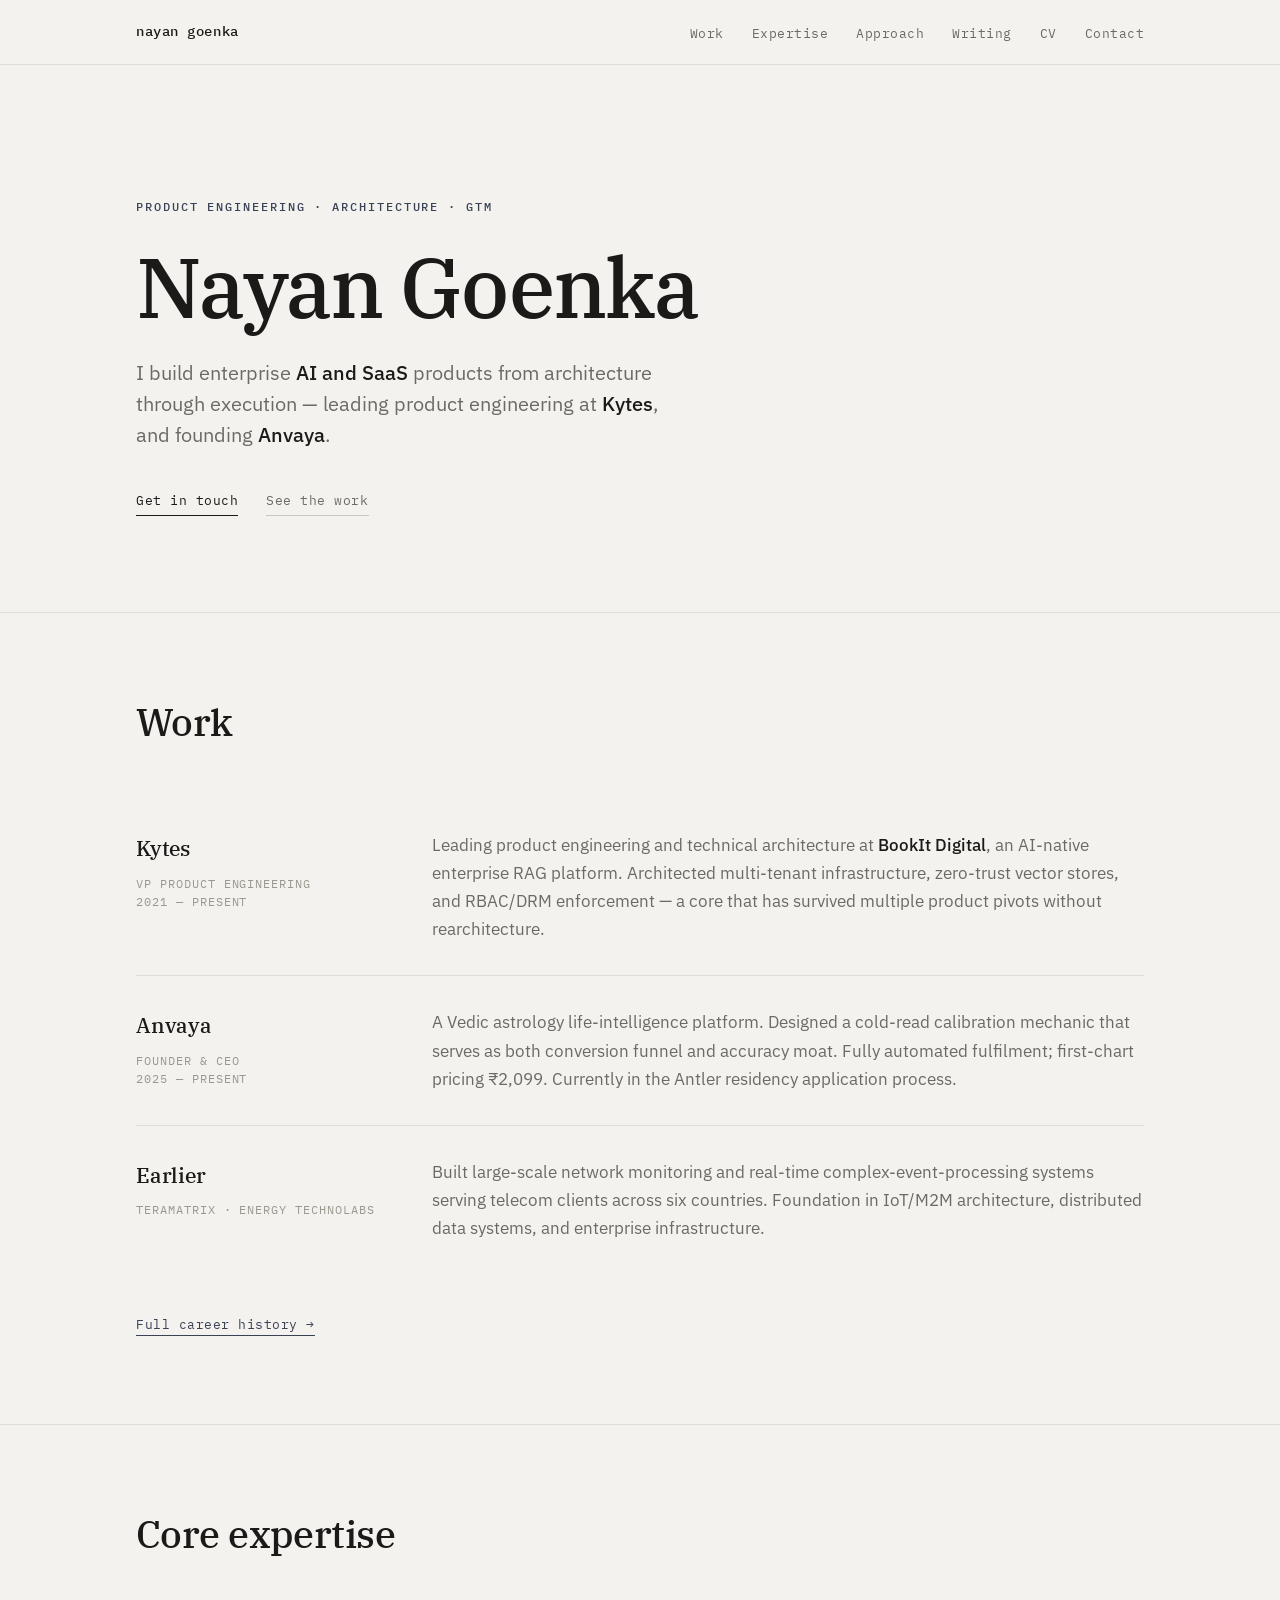
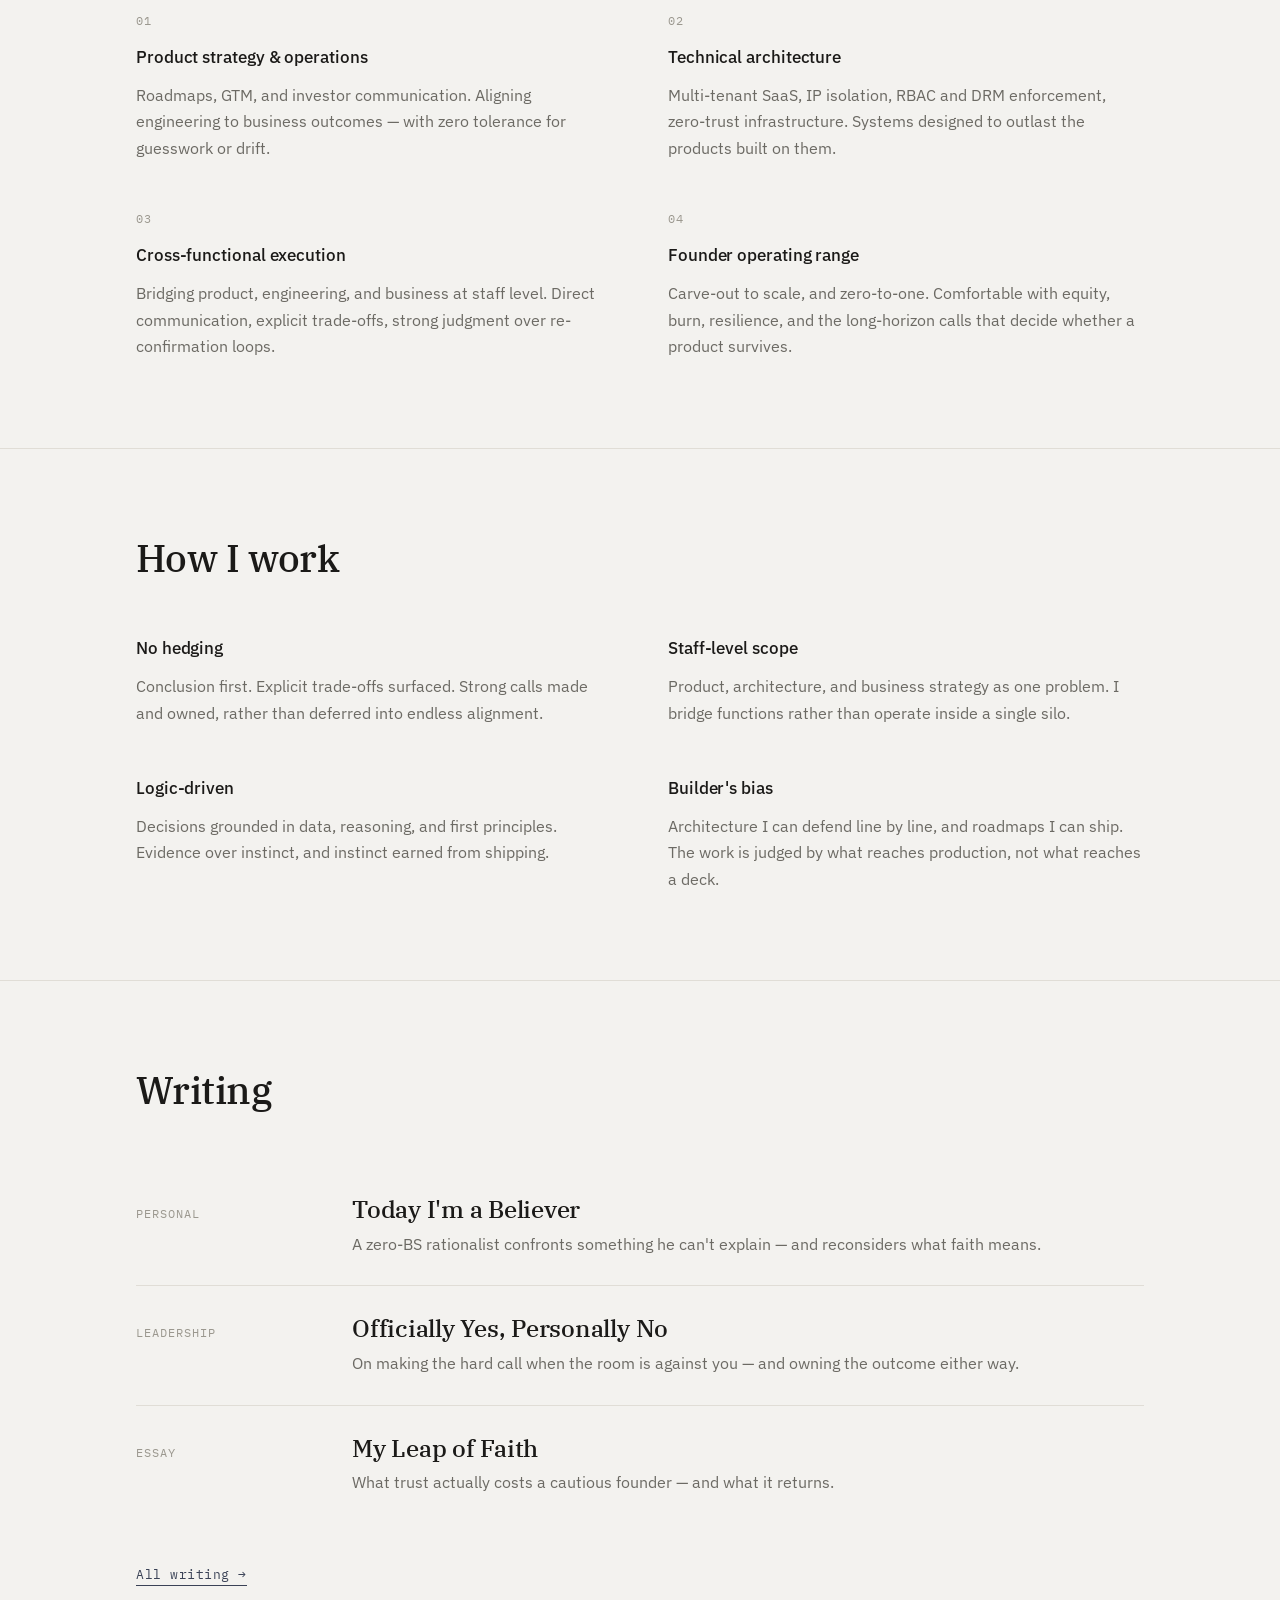
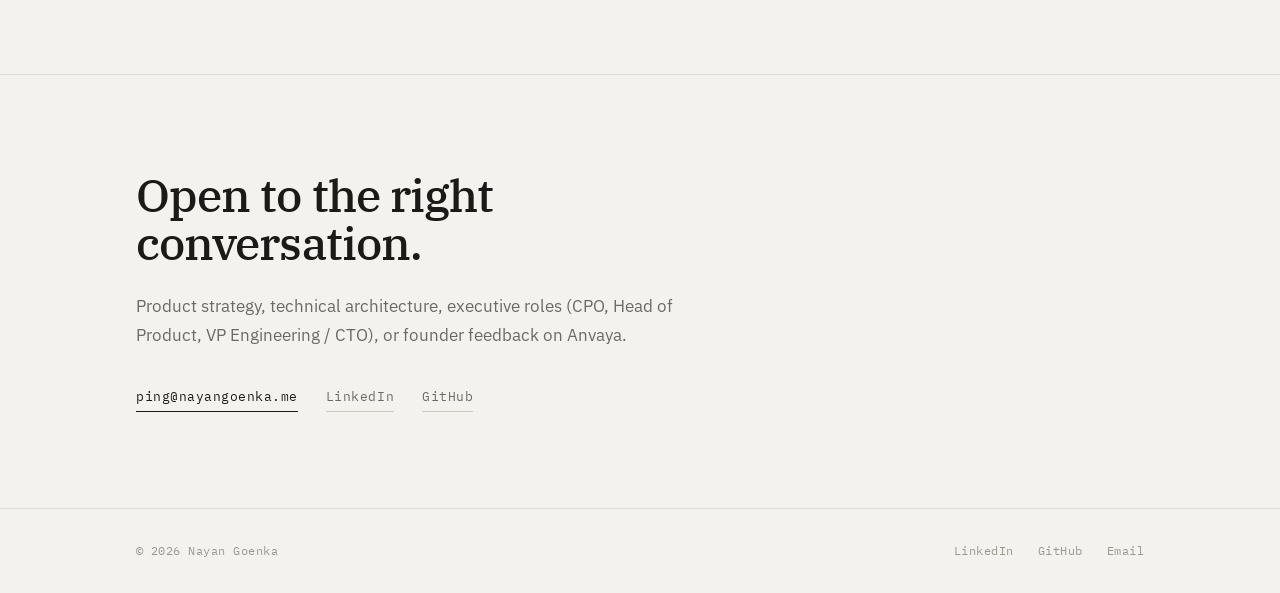
==== commit 9e5c6f71: "Wire /cv into homepage nav and Work section" ====
--- a/index.html
+++ b/index.html
@@ -48,6 +48,7 @@
                     <li><a href="#expertise">Expertise</a></li>
                     <li><a href="#approach">Approach</a></li>
                     <li><a href="/blog/">Writing</a></li>
+                    <li><a href="/cv/">CV</a></li>
                     <li><a href="#contact">Contact</a></li>
                 </ul>
             </nav>
@@ -101,6 +102,7 @@
                         </div>
                     </div>
                 </div>
+                <p class="more"><a href="/cv/">Full career history →</a></p>
             </div>
         </section>
 
--- a/styles.css
+++ b/styles.css
@@ -368,3 +368,106 @@
   html { scroll-behavior: auto; }
   * { transition: none !important; }
 }
+
+/* ============================================================
+   CV PAGE
+   ============================================================ */
+.cv-wrap { max-width: 46rem; }
+.page-head .actions { margin-top: 28px; }
+.btn-download {
+  display: inline-flex; align-items: center; gap: 10px;
+  font-family: var(--mono);
+  font-size: 13px;
+  letter-spacing: 0.04em;
+  color: var(--paper);
+  background: var(--ink);
+  text-decoration: none;
+  padding: 11px 20px;
+  border-radius: 2px;
+  transition: background .18s ease;
+}
+.btn-download:hover { background: var(--accent-strong); }
+
+.cv-section { padding: 64px 0; border-top: 1px solid var(--rule); }
+.cv-section > .wrap { max-width: 46rem; }
+.cv-section h2 {
+  font-family: var(--serif);
+  font-weight: 500;
+  font-size: clamp(24px, 4vw, 32px);
+  letter-spacing: -0.015em;
+  margin-bottom: 36px;
+}
+
+.cv-role { padding: 30px 0; border-top: 1px solid var(--rule); }
+.cv-role:first-of-type { border-top: none; padding-top: 0; }
+.cv-role .cv-role-name {
+  font-family: var(--serif);
+  font-size: 20px;
+  font-weight: 500;
+  letter-spacing: -0.01em;
+  margin-bottom: 6px;
+}
+.cv-role .cv-meta {
+  font-family: var(--mono);
+  font-size: 12px;
+  letter-spacing: 0.06em;
+  text-transform: uppercase;
+  color: var(--faint);
+  margin-bottom: 14px;
+  line-height: 1.6;
+}
+.cv-role .cv-note {
+  font-family: var(--mono);
+  font-size: 11.5px;
+  letter-spacing: 0.04em;
+  color: var(--accent);
+  margin-bottom: 14px;
+}
+.cv-role ul { list-style: none; }
+.cv-role li {
+  position: relative;
+  padding-left: 20px;
+  margin-bottom: 12px;
+  font-size: 16px;
+  line-height: 1.65;
+  color: #2c2b28;
+}
+.cv-role li::before {
+  content: "";
+  position: absolute; left: 2px; top: 11px;
+  width: 5px; height: 5px;
+  background: var(--accent);
+  border-radius: 50%;
+}
+.cv-role li strong { font-weight: 600; color: var(--ink); }
+.cv-role p.cv-line { font-size: 16px; line-height: 1.65; color: #2c2b28; }
+
+/* architecture stance — label/value rows */
+.stance { display: flex; flex-direction: column; }
+.stance-row {
+  display: grid;
+  grid-template-columns: 11rem 1fr;
+  gap: 24px;
+  padding: 14px 0;
+  border-top: 1px solid var(--rule);
+}
+.stance-row:first-child { border-top: none; }
+.stance-row .k {
+  font-family: var(--mono);
+  font-size: 12px;
+  letter-spacing: 0.06em;
+  text-transform: uppercase;
+  color: var(--faint);
+  padding-top: 2px;
+}
+.stance-row .v { font-size: 16px; line-height: 1.6; color: #2c2b28; }
+
+.skills-line { font-size: 16.5px; line-height: 1.9; color: #2c2b28; }
+.edu-line { font-size: 16.5px; line-height: 1.7; color: #2c2b28; }
+.edu-line strong { font-weight: 600; color: var(--ink); }
+.edu-line .sub { display: block; color: var(--muted); font-size: 15px; margin-top: 6px; }
+
+@media (max-width: 820px) {
+  .stance-row { grid-template-columns: 1fr; gap: 4px; }
+  .cv-section { padding: 48px 0; }
+}
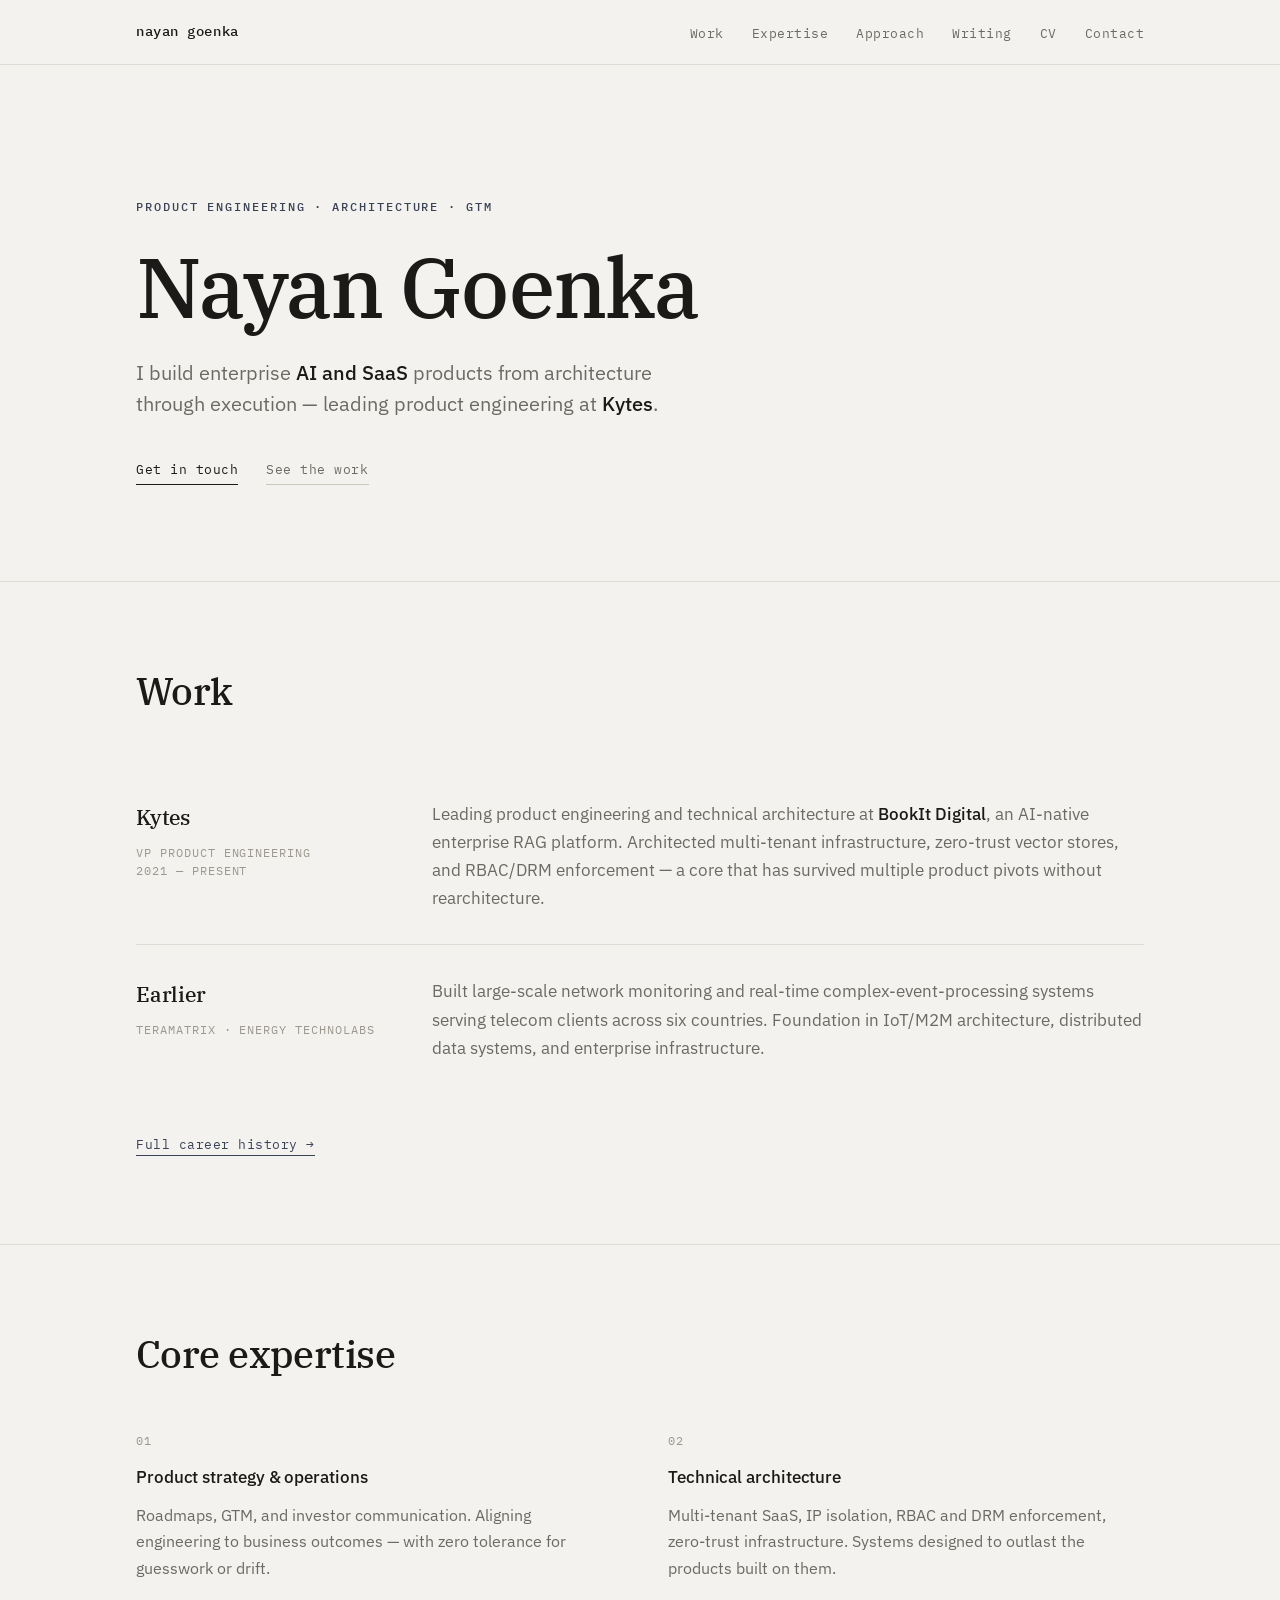
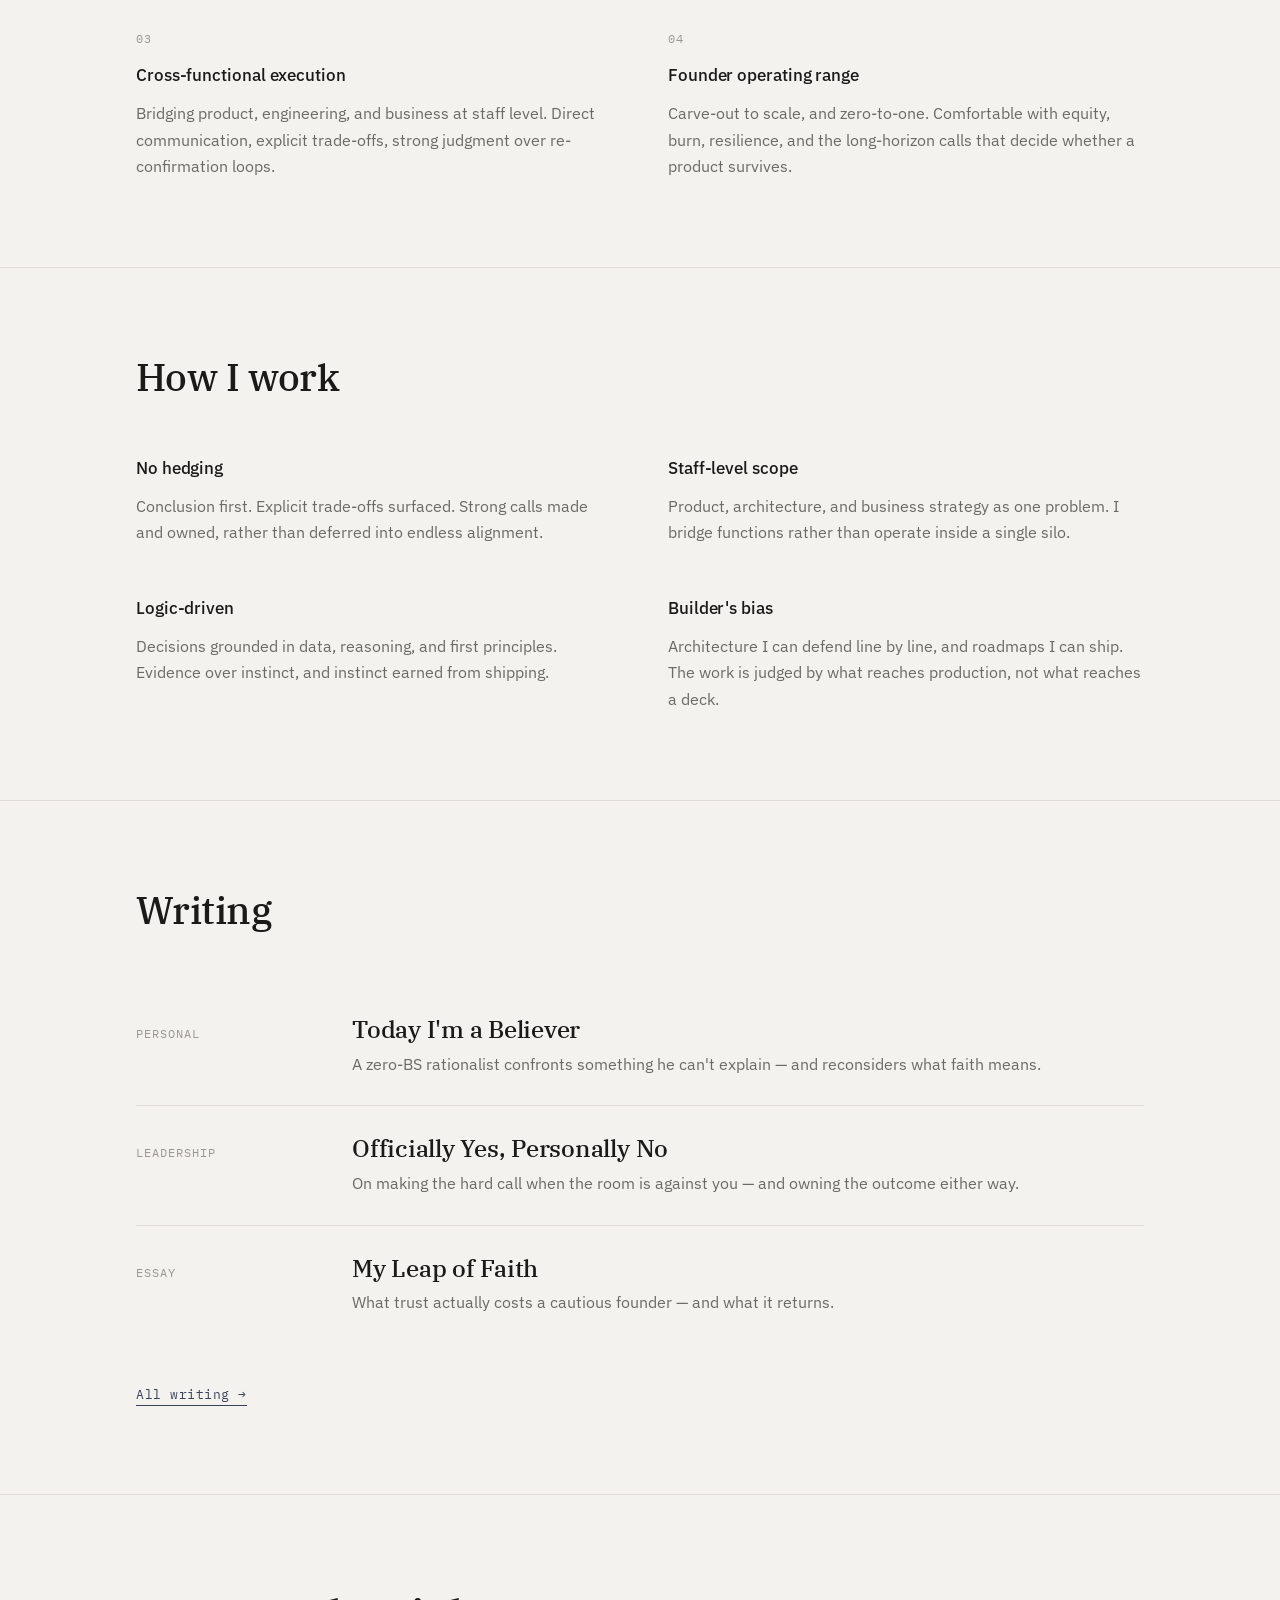
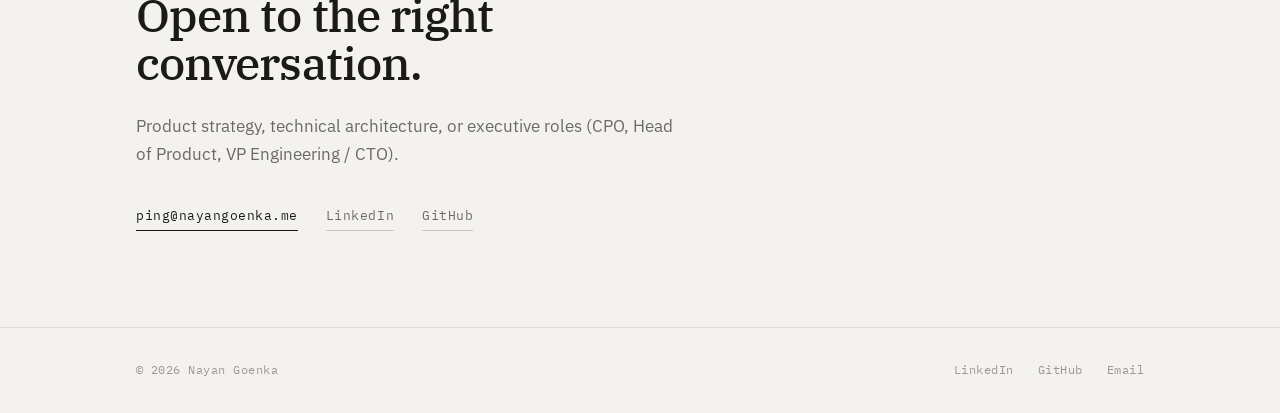
==== commit 89da6f82: "Remove Anvaya from homepage — keep private pre-launch" ====
--- a/index.html
+++ b/index.html
@@ -3,19 +3,19 @@
 <head>
     <meta charset="UTF-8">
     <meta name="viewport" content="width=device-width, initial-scale=1.0">
-    <meta name="description" content="Nayan Goenka — VP Product Engineering at Kytes. Enterprise AI/SaaS architecture, product strategy, and cross-functional execution. Founder of Anvaya.">
+    <meta name="description" content="Nayan Goenka — VP Product Engineering at Kytes. Enterprise AI/SaaS architecture, product strategy, and cross-functional execution.">
     <link rel="canonical" href="https://nayangoenka.me/">
     <meta name="robots" content="index, follow">
     <meta name="author" content="Nayan Goenka">
 
     <meta property="og:title" content="Nayan Goenka — VP Product Engineering">
-    <meta property="og:description" content="Enterprise AI/SaaS architecture, product strategy, and execution. Founder of Anvaya.">
+    <meta property="og:description" content="Enterprise AI/SaaS architecture, product strategy, and execution.">
     <meta property="og:type" content="website">
     <meta property="og:url" content="https://nayangoenka.me/">
     <meta property="og:site_name" content="Nayan Goenka">
     <meta name="twitter:card" content="summary_large_image">
     <meta name="twitter:title" content="Nayan Goenka — VP Product Engineering">
-    <meta name="twitter:description" content="Enterprise AI/SaaS architecture, product strategy, and execution. Founder of Anvaya.">
+    <meta name="twitter:description" content="Enterprise AI/SaaS architecture, product strategy, and execution.">
 
     <title>Nayan Goenka — VP Product Engineering</title>
 
@@ -29,7 +29,7 @@
       "worksFor": { "@type": "Organization", "name": "Kytes" },
       "sameAs": ["https://linkedin.com/in/nayan576", "https://github.com/nayan576"],
       "knowsAbout": ["Product Strategy", "Technical Architecture", "Enterprise SaaS", "RAG Systems", "Multi-tenant Infrastructure"],
-      "description": "VP Product Engineering at Kytes, building enterprise AI/SaaS products. Founder of Anvaya."
+      "description": "VP Product Engineering at Kytes, building enterprise AI/SaaS products."
     }
     </script>
 
@@ -60,7 +60,7 @@
             <div class="wrap">
                 <p class="eyebrow">Product Engineering · Architecture · GTM</p>
                 <h1>Nayan Goenka</h1>
-                <p class="lede">I build enterprise <strong>AI and SaaS</strong> products from architecture through execution — leading product engineering at <strong>Kytes</strong>, and founding <strong>Anvaya</strong>.</p>
+                <p class="lede">I build enterprise <strong>AI and SaaS</strong> products from architecture through execution — leading product engineering at <strong>Kytes</strong>.</p>
                 <div class="actions">
                     <a href="mailto:ping@nayangoenka.me" class="tlink">Get in touch</a>
                     <a href="#work" class="tlink ghost">See the work</a>
@@ -84,16 +84,6 @@
                     </div>
                     <div class="row">
                         <div class="meta">
-                            <div class="role-name">Anvaya</div>
-                            <span class="tag">Founder &amp; CEO</span>
-                            <span class="tag">2025 — Present</span>
-                        </div>
-                        <div class="body">
-                            <p>A Vedic astrology life-intelligence platform. Designed a cold-read calibration mechanic that serves as both conversion funnel and accuracy moat. Fully automated fulfilment; first-chart pricing ₹2,099. Currently in the Antler residency application process.</p>
-                        </div>
-                    </div>
-                    <div class="row">
-                        <div class="meta">
                             <div class="role-name">Earlier</div>
                             <span class="tag">Teramatrix · Energy TechnoLabs</span>
                         </div>
@@ -191,7 +181,7 @@
         <section class="contact" id="contact">
             <div class="wrap">
                 <h2>Open to the right conversation.</h2>
-                <p>Product strategy, technical architecture, executive roles (CPO, Head of Product, VP Engineering / CTO), or founder feedback on Anvaya.</p>
+                <p>Product strategy, technical architecture, or executive roles (CPO, Head of Product, VP Engineering / CTO).</p>
                 <div class="actions">
                     <a href="mailto:ping@nayangoenka.me" class="tlink">ping@nayangoenka.me</a>
                     <a href="https://linkedin.com/in/nayan576" class="tlink ghost" target="_blank" rel="noopener">LinkedIn</a>
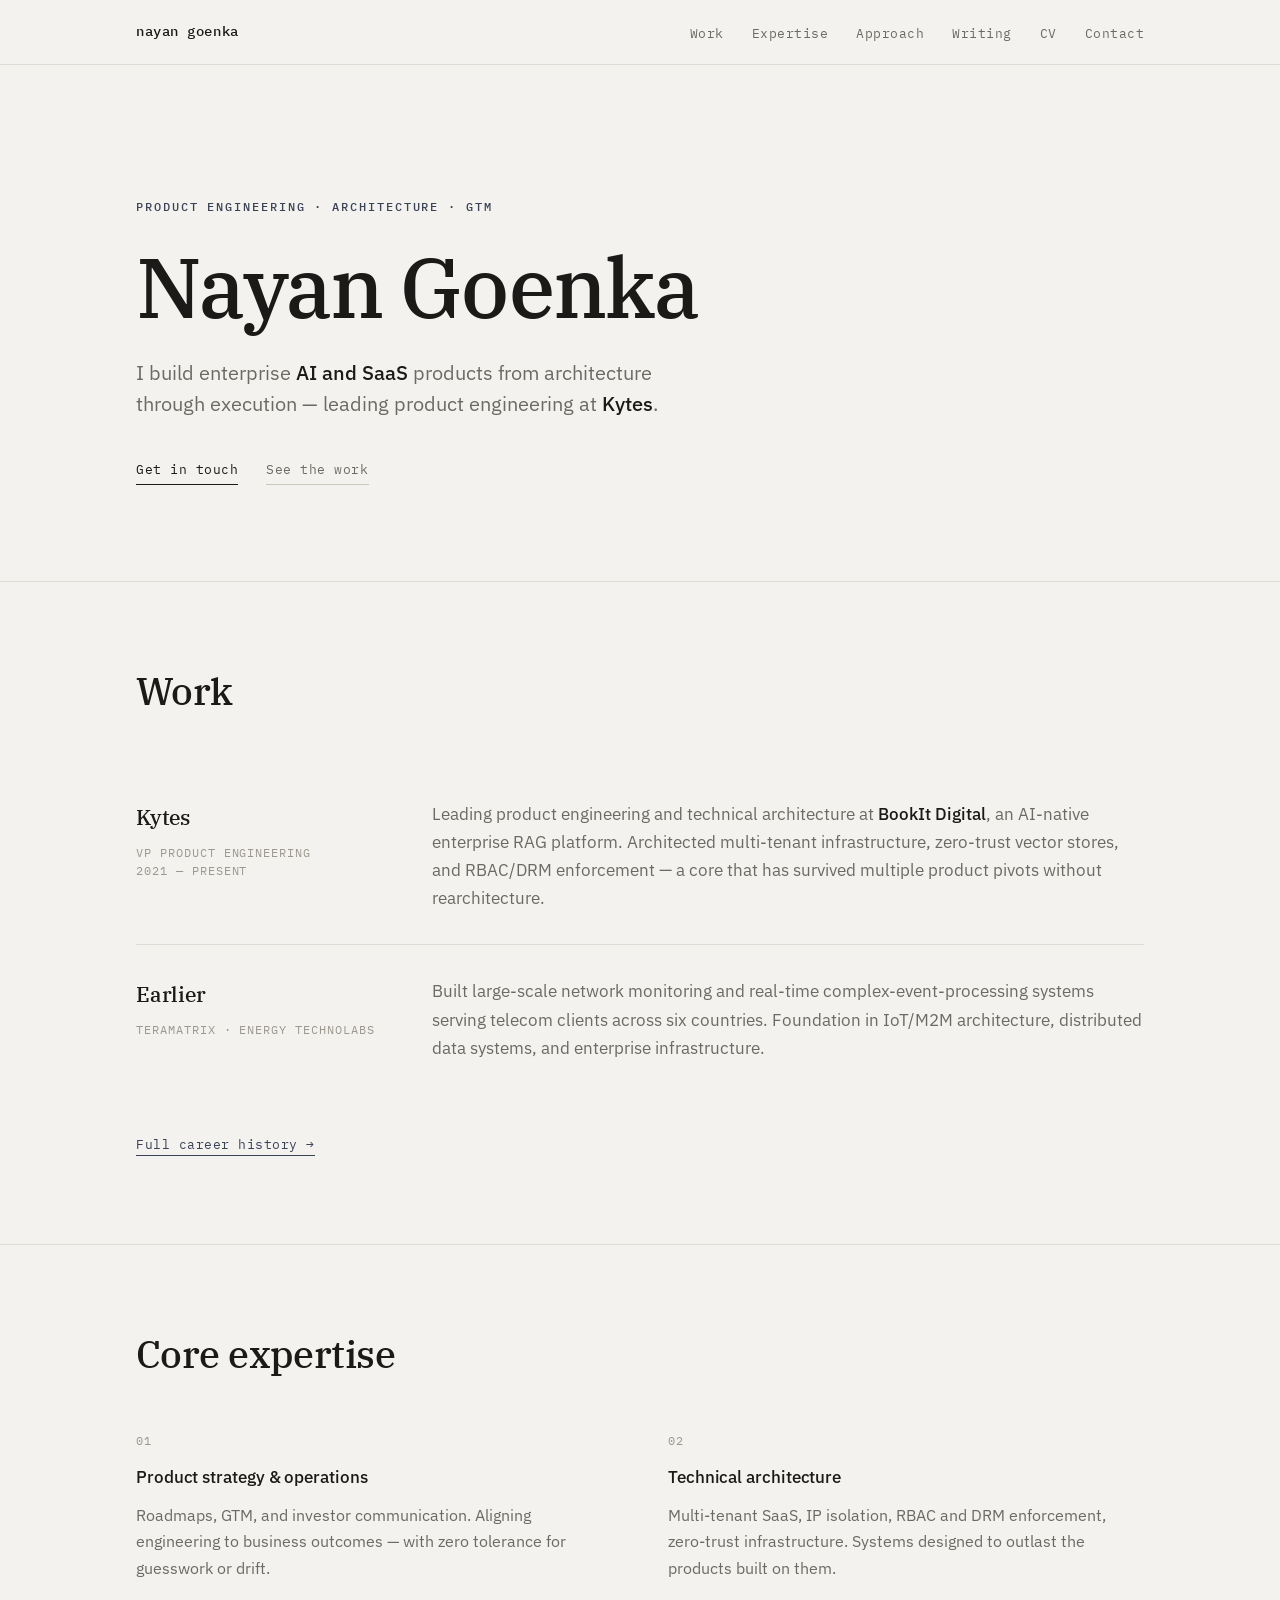
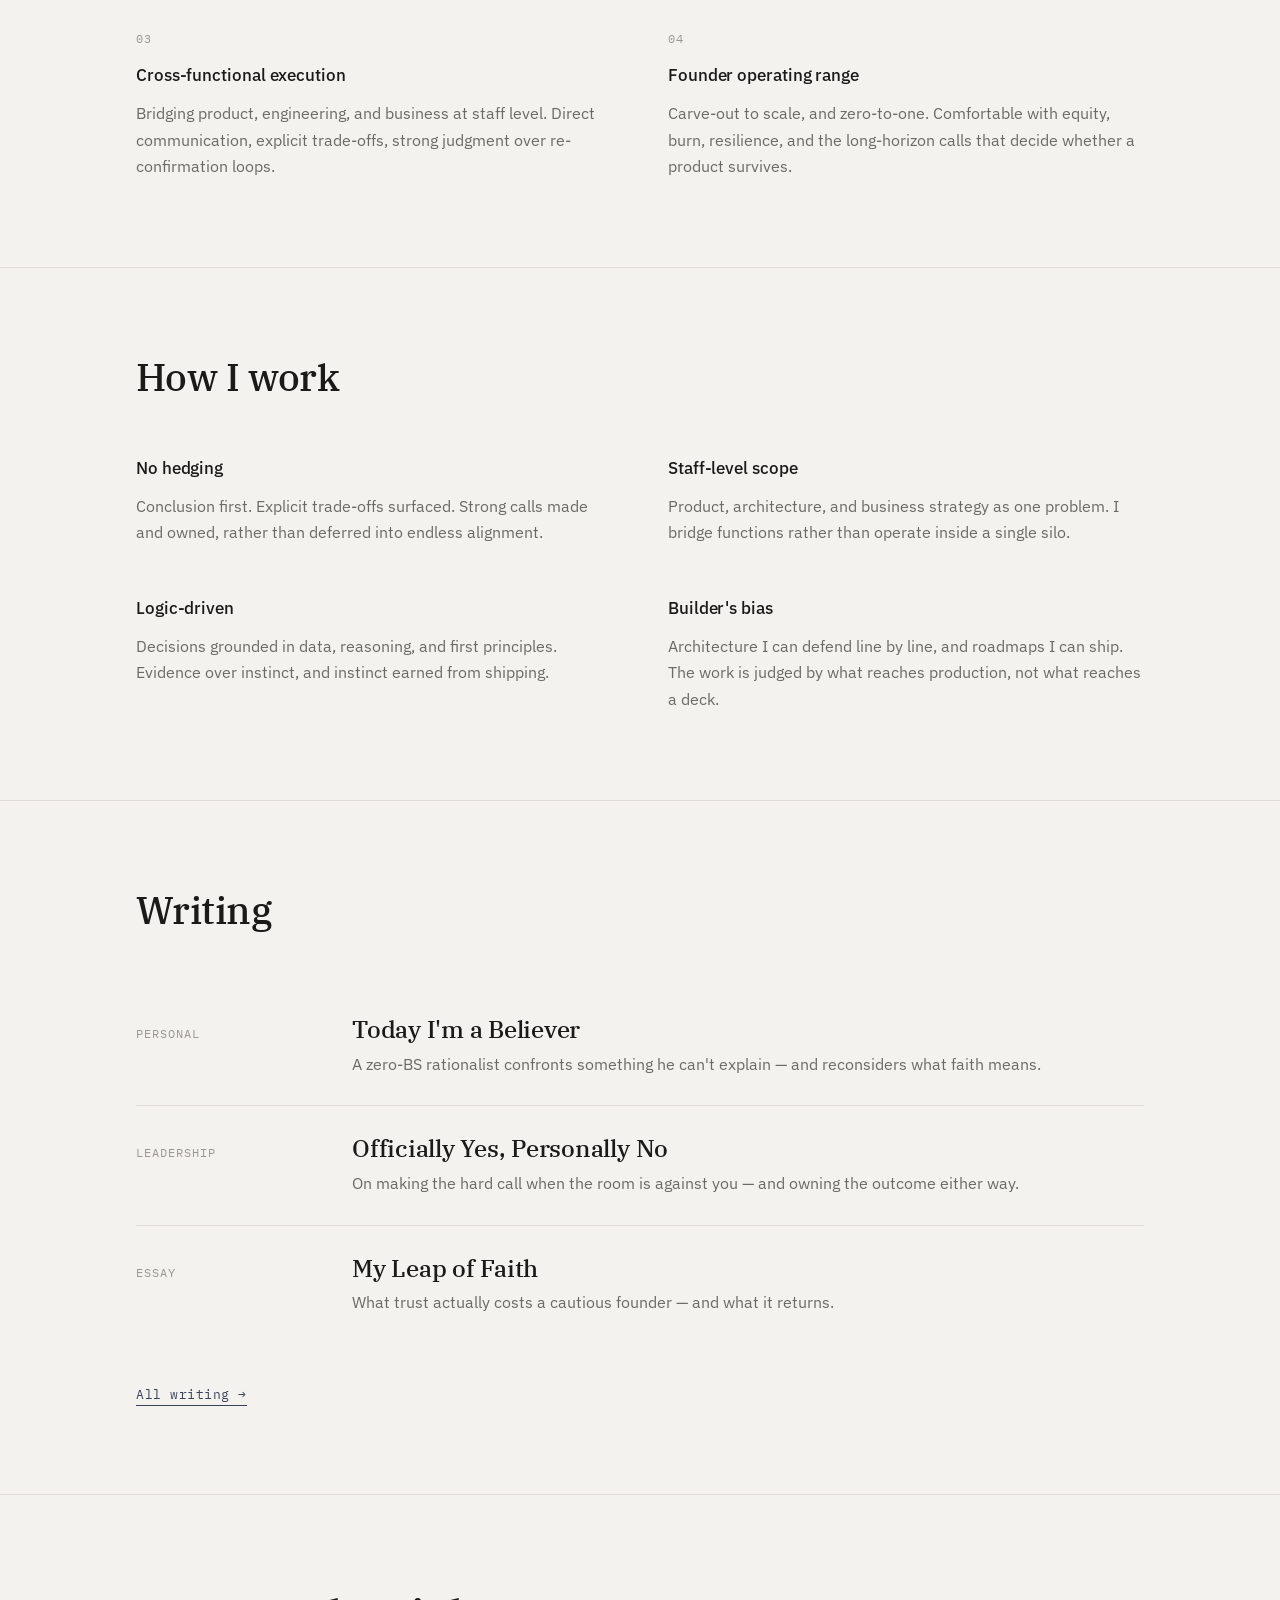
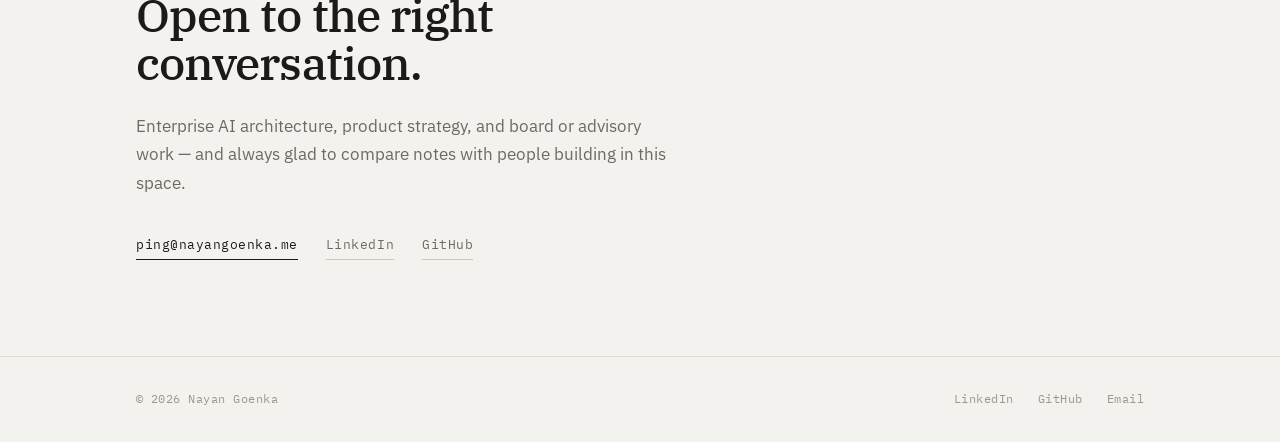
==== commit bdf5afb3: "Reword contact section to inbound/advisory framing — remove availability signal" ====
--- a/index.html
+++ b/index.html
@@ -181,7 +181,7 @@
         <section class="contact" id="contact">
             <div class="wrap">
                 <h2>Open to the right conversation.</h2>
-                <p>Product strategy, technical architecture, or executive roles (CPO, Head of Product, VP Engineering / CTO).</p>
+                <p>Enterprise AI architecture, product strategy, and board or advisory work — and always glad to compare notes with people building in this space.</p>
                 <div class="actions">
                     <a href="mailto:ping@nayangoenka.me" class="tlink">ping@nayangoenka.me</a>
                     <a href="https://linkedin.com/in/nayan576" class="tlink ghost" target="_blank" rel="noopener">LinkedIn</a>
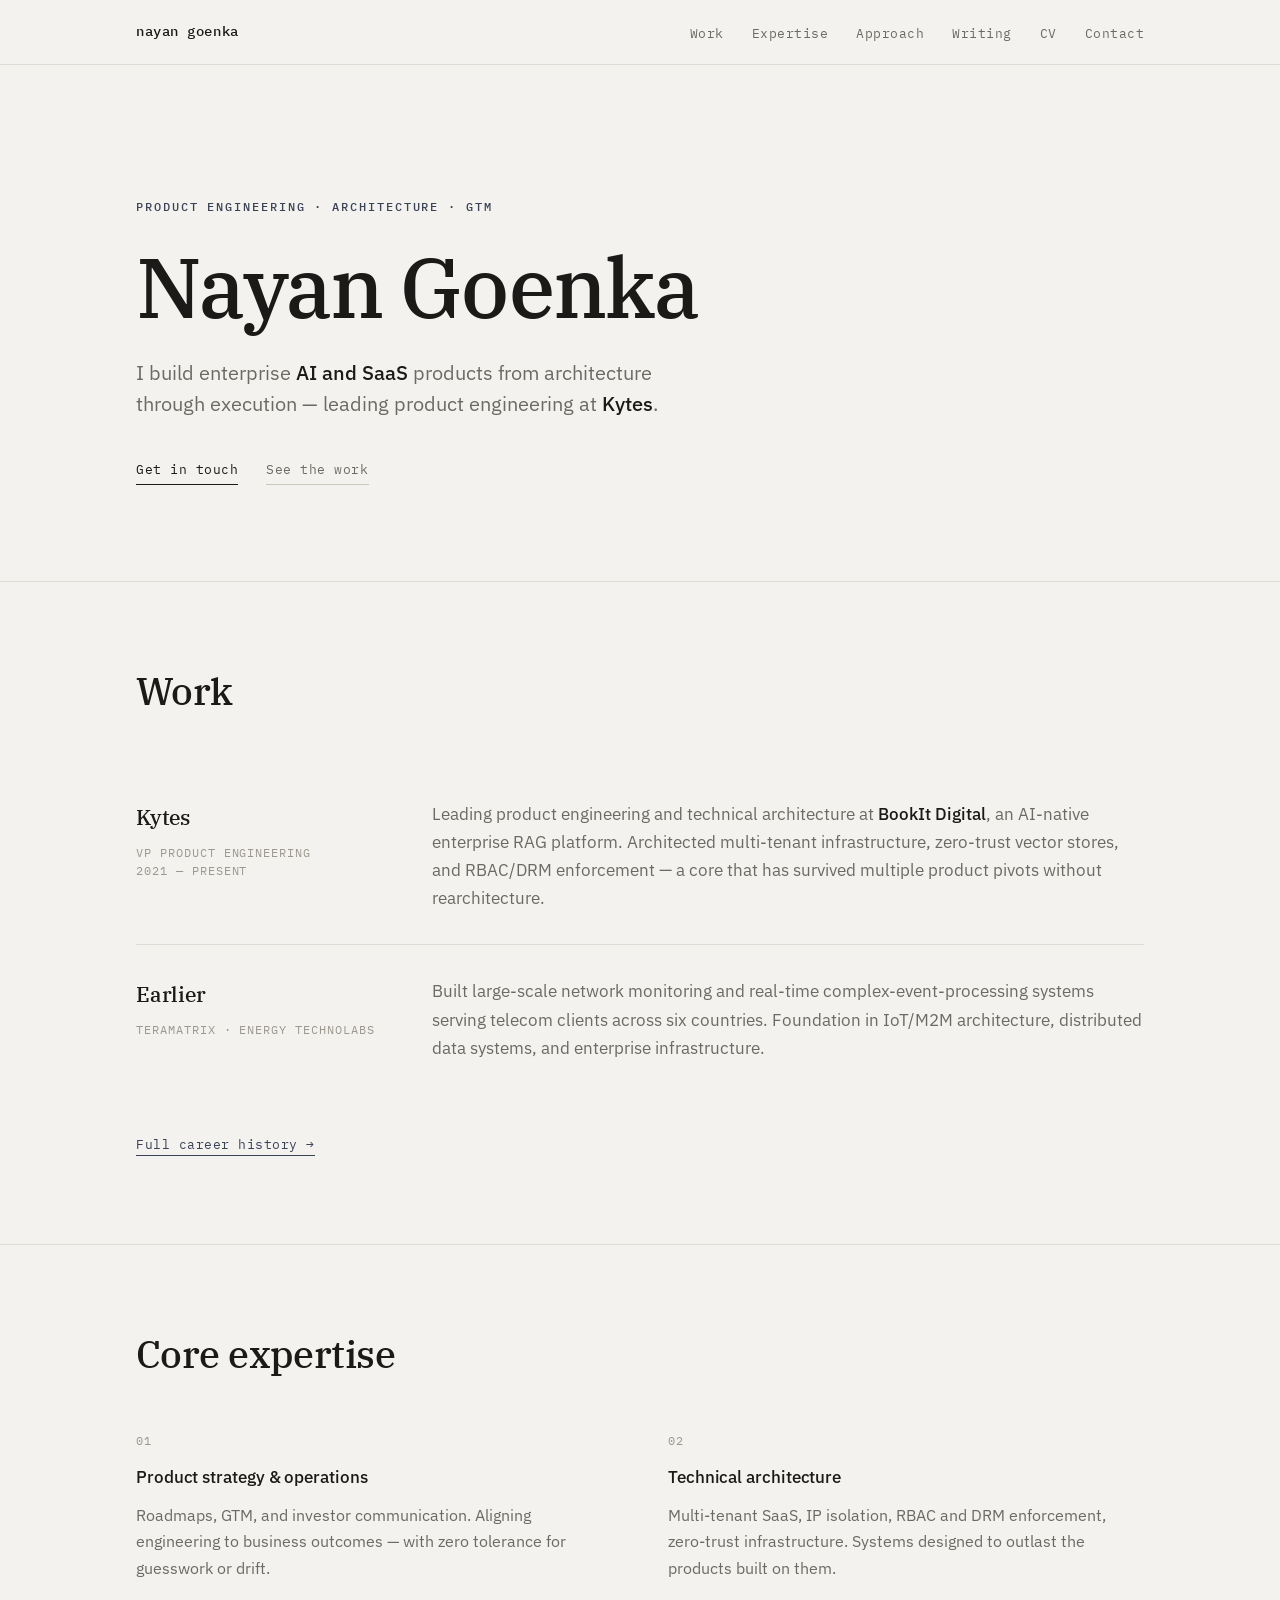
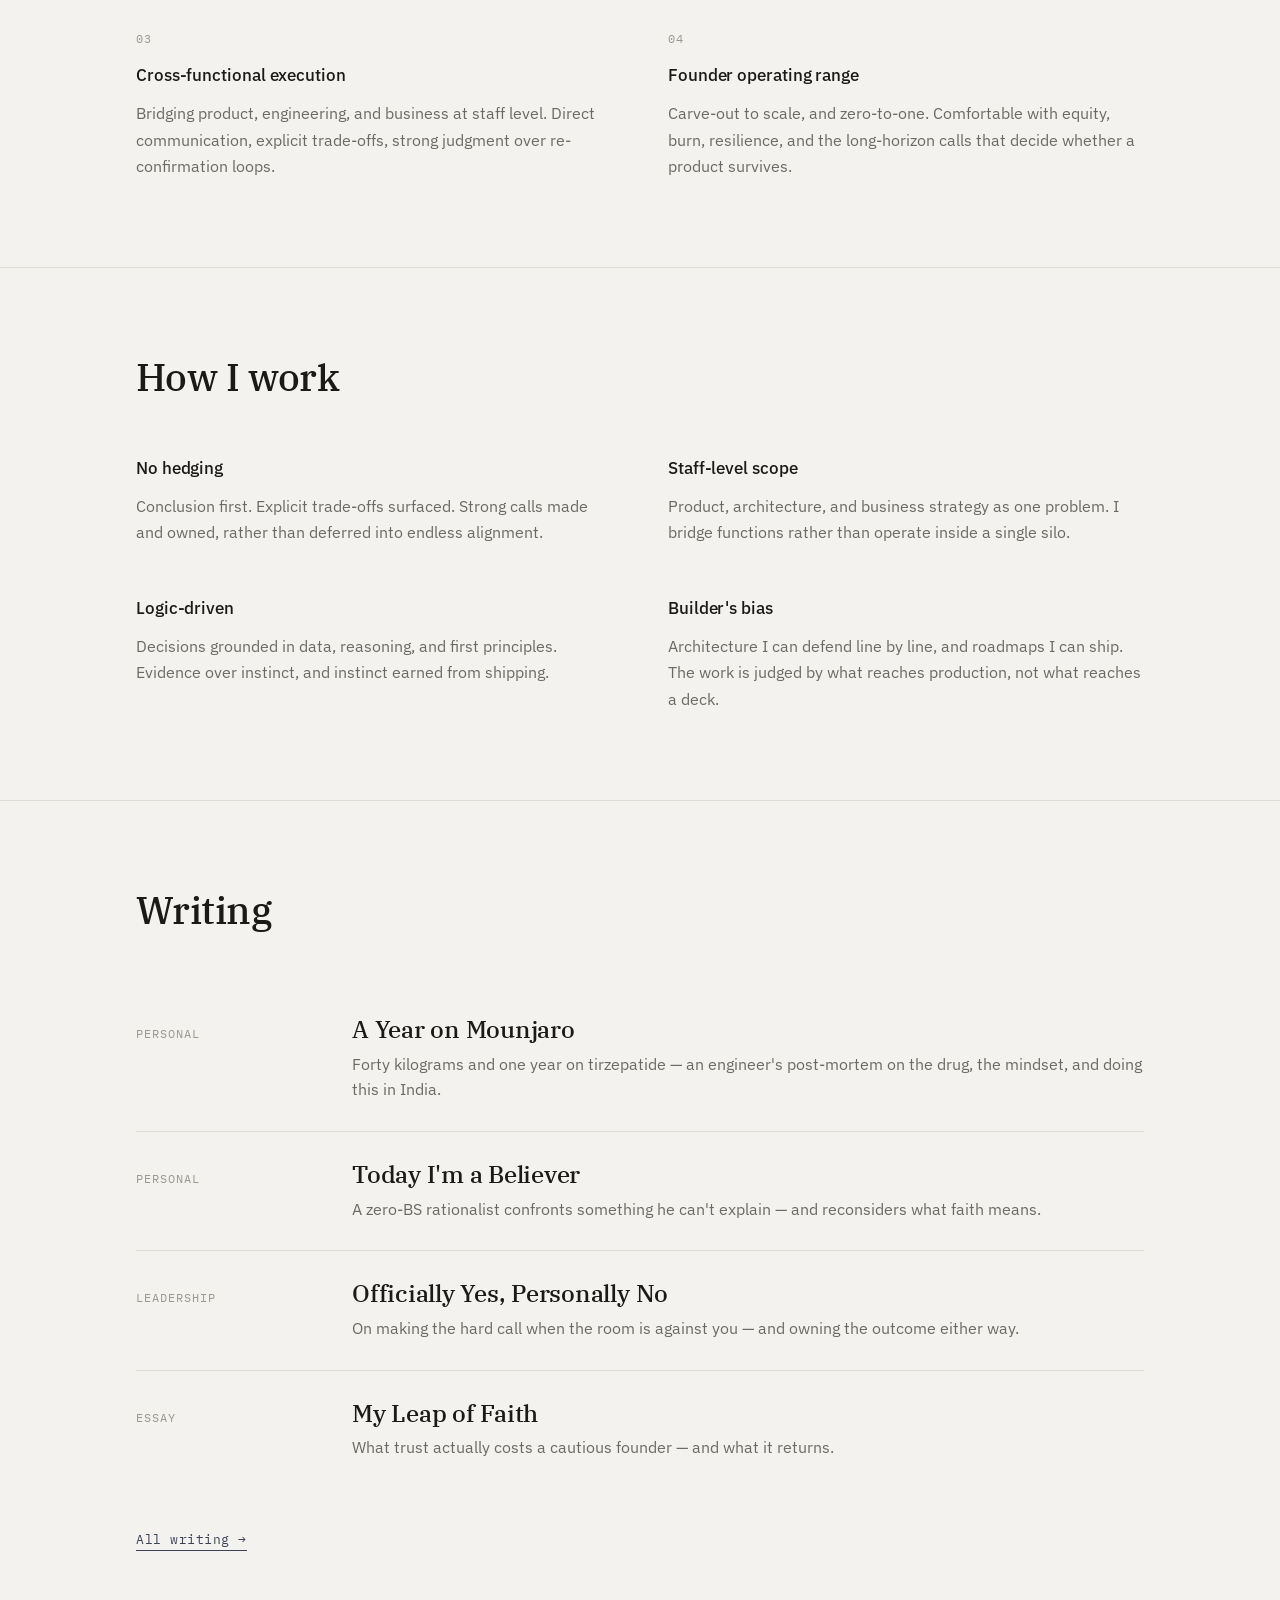
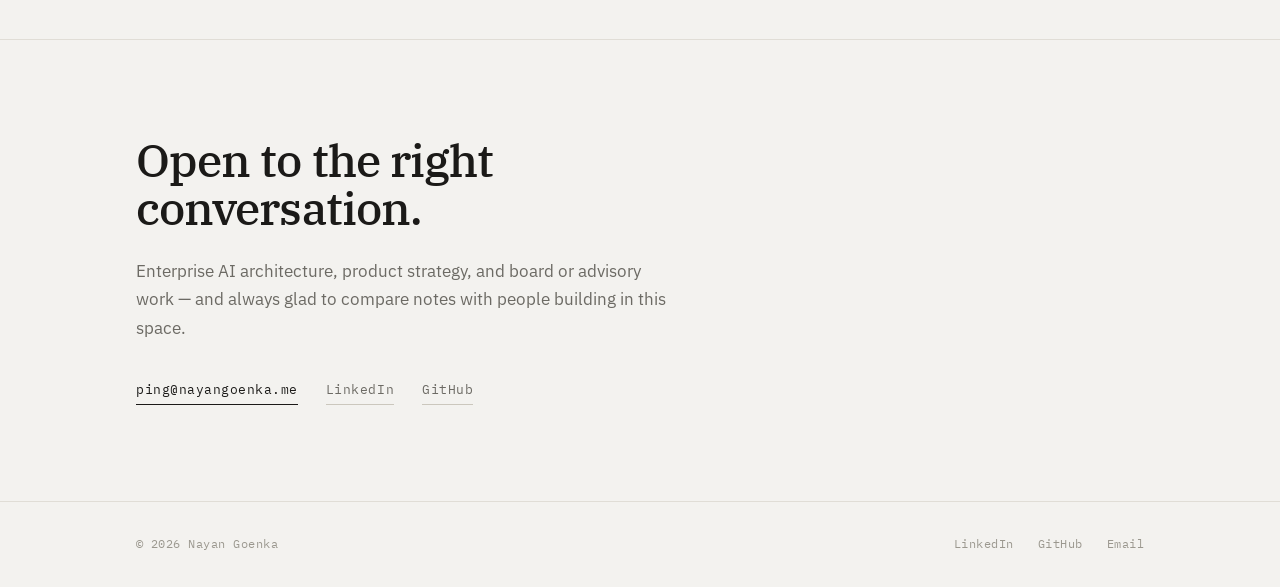
==== commit 96426679: "Feature 'A Year on Mounjaro' at top of home page Writing section" ====
--- a/index.html
+++ b/index.html
@@ -152,6 +152,13 @@
             <div class="wrap">
                 <div class="section-head"><h2>Writing</h2></div>
                 <div class="posts">
+                    <a href="/blog/a-year-on-mounjaro/" class="post-row">
+                        <span class="kicker">Personal</span>
+                        <div>
+                            <h3>A Year on Mounjaro</h3>
+                            <p>Forty kilograms and one year on tirzepatide — an engineer's post-mortem on the drug, the mindset, and doing this in India.</p>
+                        </div>
+                    </a>
                     <a href="/blog/today-im-a-believer/" class="post-row">
                         <span class="kicker">Personal</span>
                         <div>
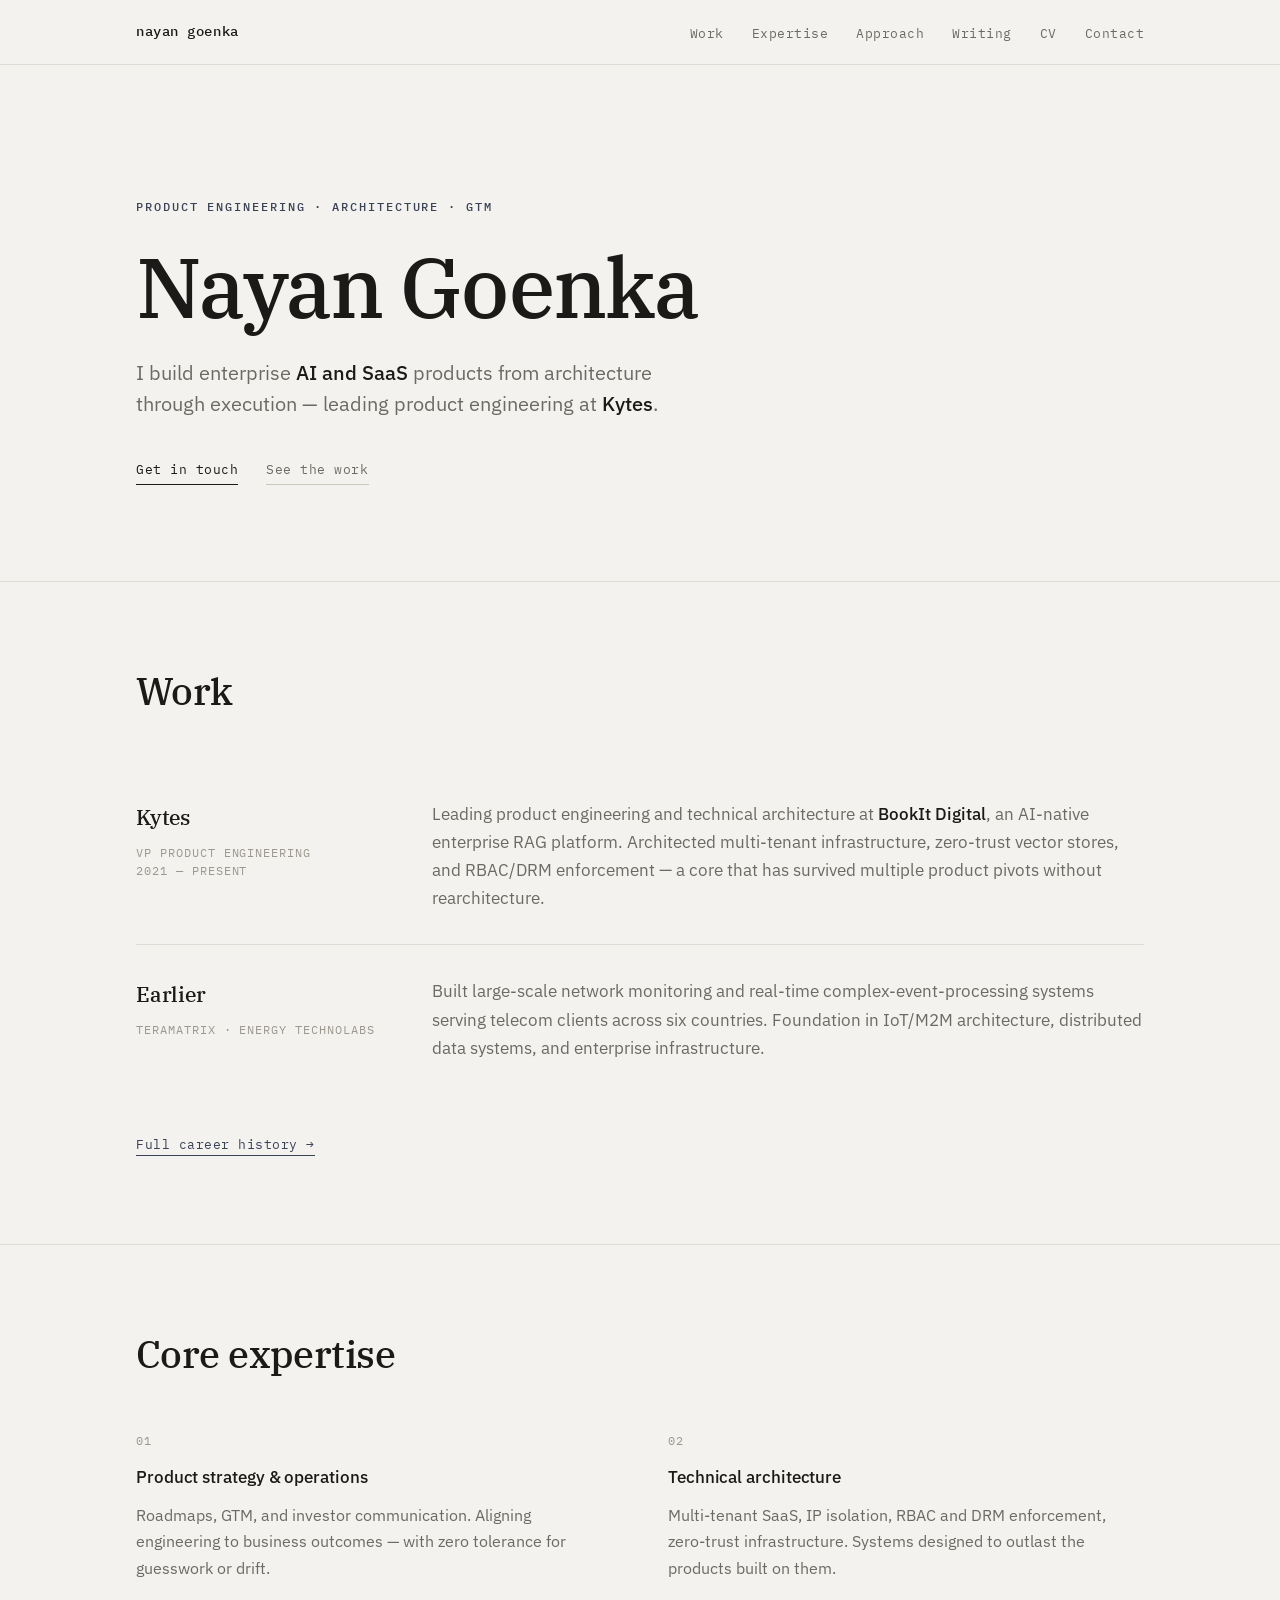
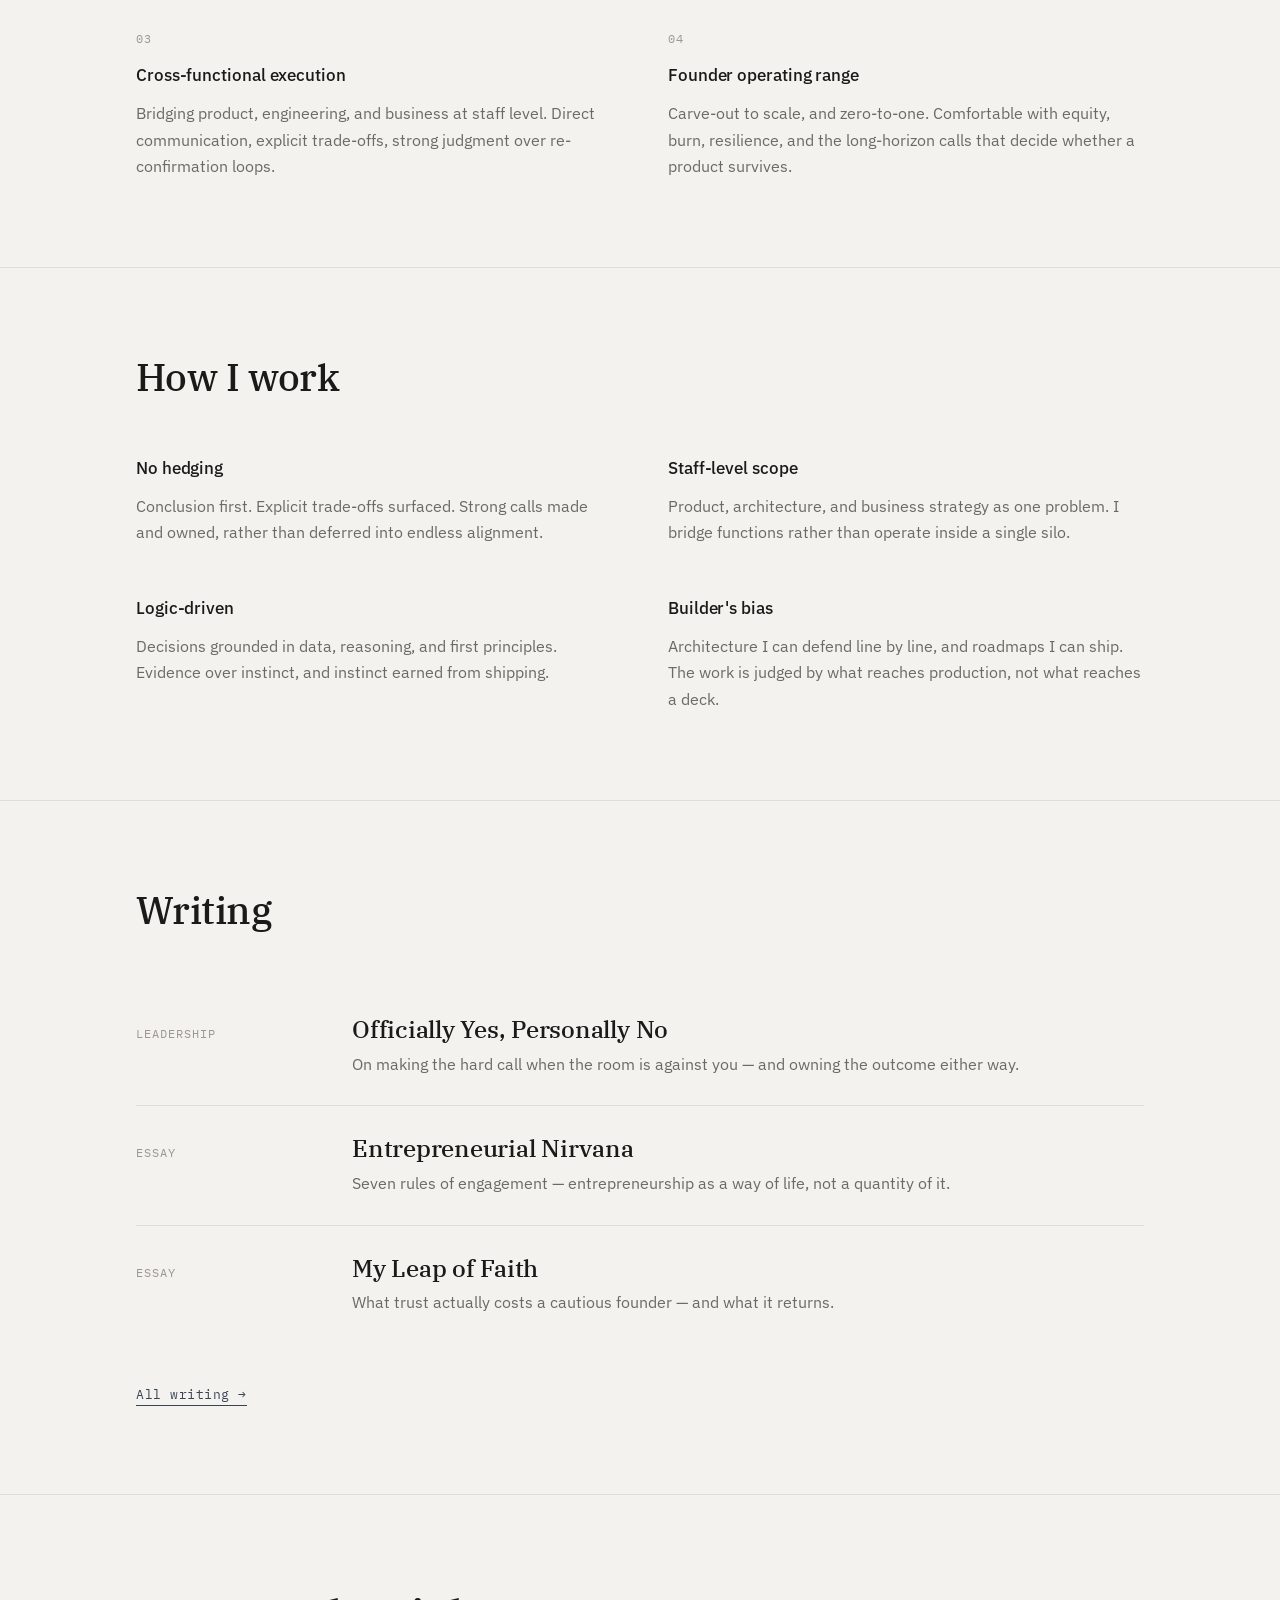
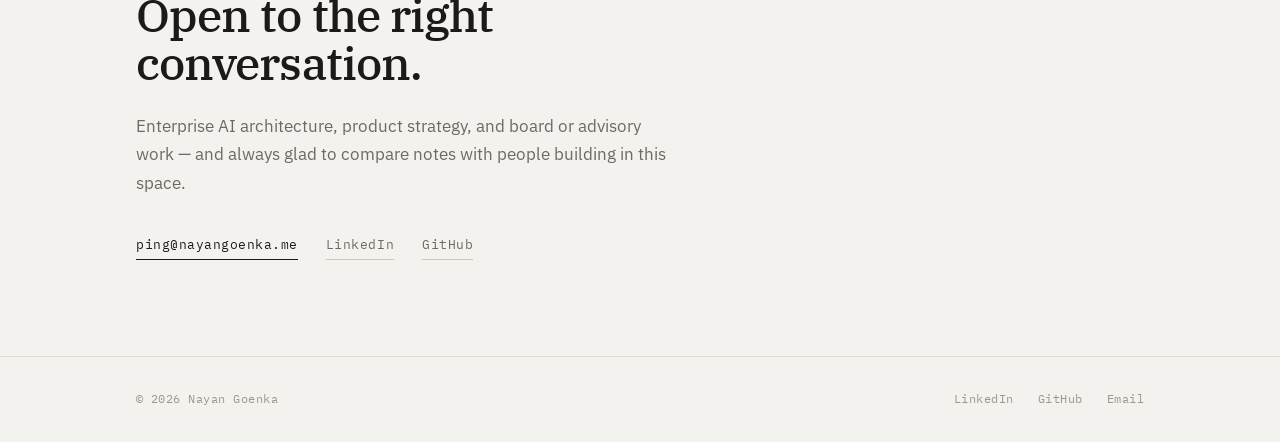
==== commit 604cea4b: "Curate home page Writing to 3 executive-signal posts: hard-call leadership, operating philosophy, fo" ====
--- a/index.html
+++ b/index.html
@@ -152,25 +152,18 @@
             <div class="wrap">
                 <div class="section-head"><h2>Writing</h2></div>
                 <div class="posts">
-                    <a href="/blog/a-year-on-mounjaro/" class="post-row">
-                        <span class="kicker">Personal</span>
-                        <div>
-                            <h3>A Year on Mounjaro</h3>
-                            <p>Forty kilograms and one year on tirzepatide — an engineer's post-mortem on the drug, the mindset, and doing this in India.</p>
-                        </div>
-                    </a>
-                    <a href="/blog/today-im-a-believer/" class="post-row">
-                        <span class="kicker">Personal</span>
-                        <div>
-                            <h3>Today I'm a Believer</h3>
-                            <p>A zero-BS rationalist confronts something he can't explain — and reconsiders what faith means.</p>
-                        </div>
-                    </a>
                     <a href="/blog/officially-yes-personally-no/" class="post-row">
                         <span class="kicker">Leadership</span>
                         <div>
                             <h3>Officially Yes, Personally No</h3>
                             <p>On making the hard call when the room is against you — and owning the outcome either way.</p>
+                        </div>
+                    </a>
+                    <a href="/blog/entrepreneurial-nirvana/" class="post-row">
+                        <span class="kicker">Essay</span>
+                        <div>
+                            <h3>Entrepreneurial Nirvana</h3>
+                            <p>Seven rules of engagement — entrepreneurship as a way of life, not a quantity of it.</p>
                         </div>
                     </a>
                     <a href="/blog/my-leap-of-faith/" class="post-row">
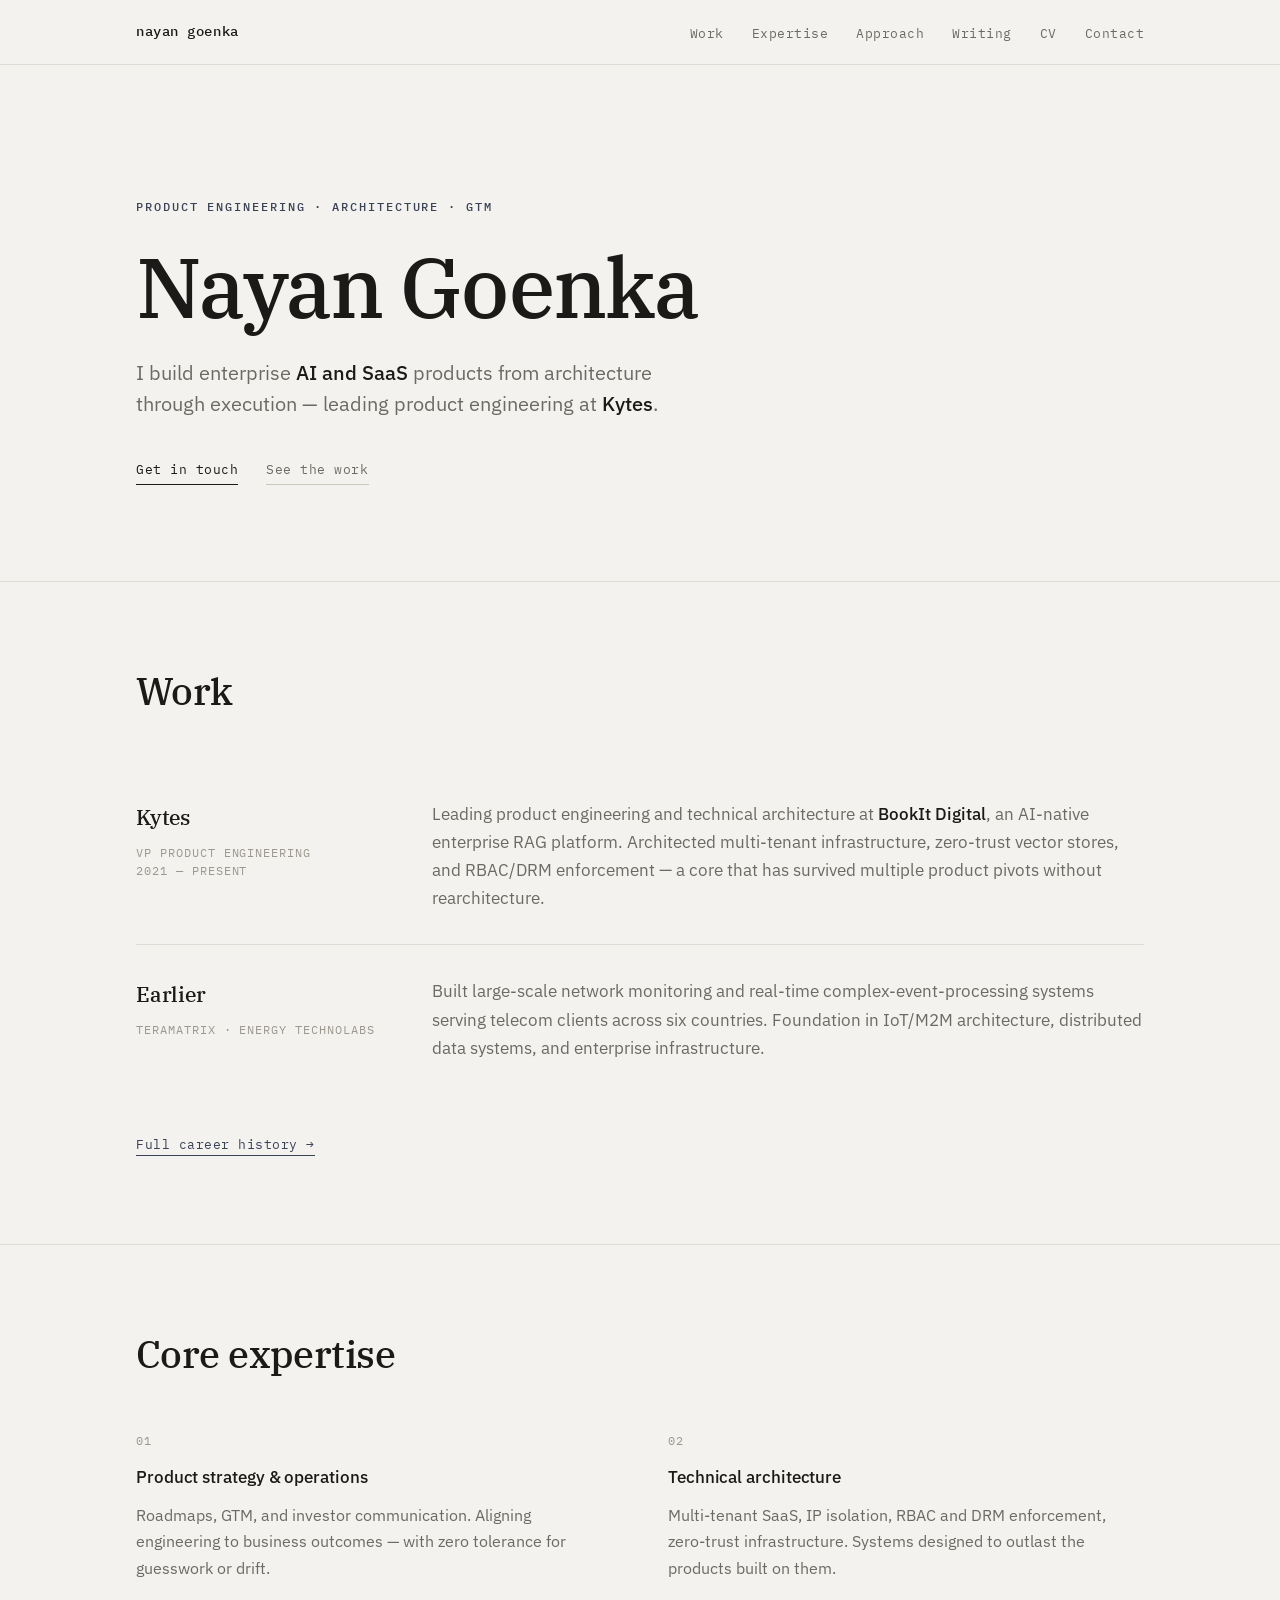
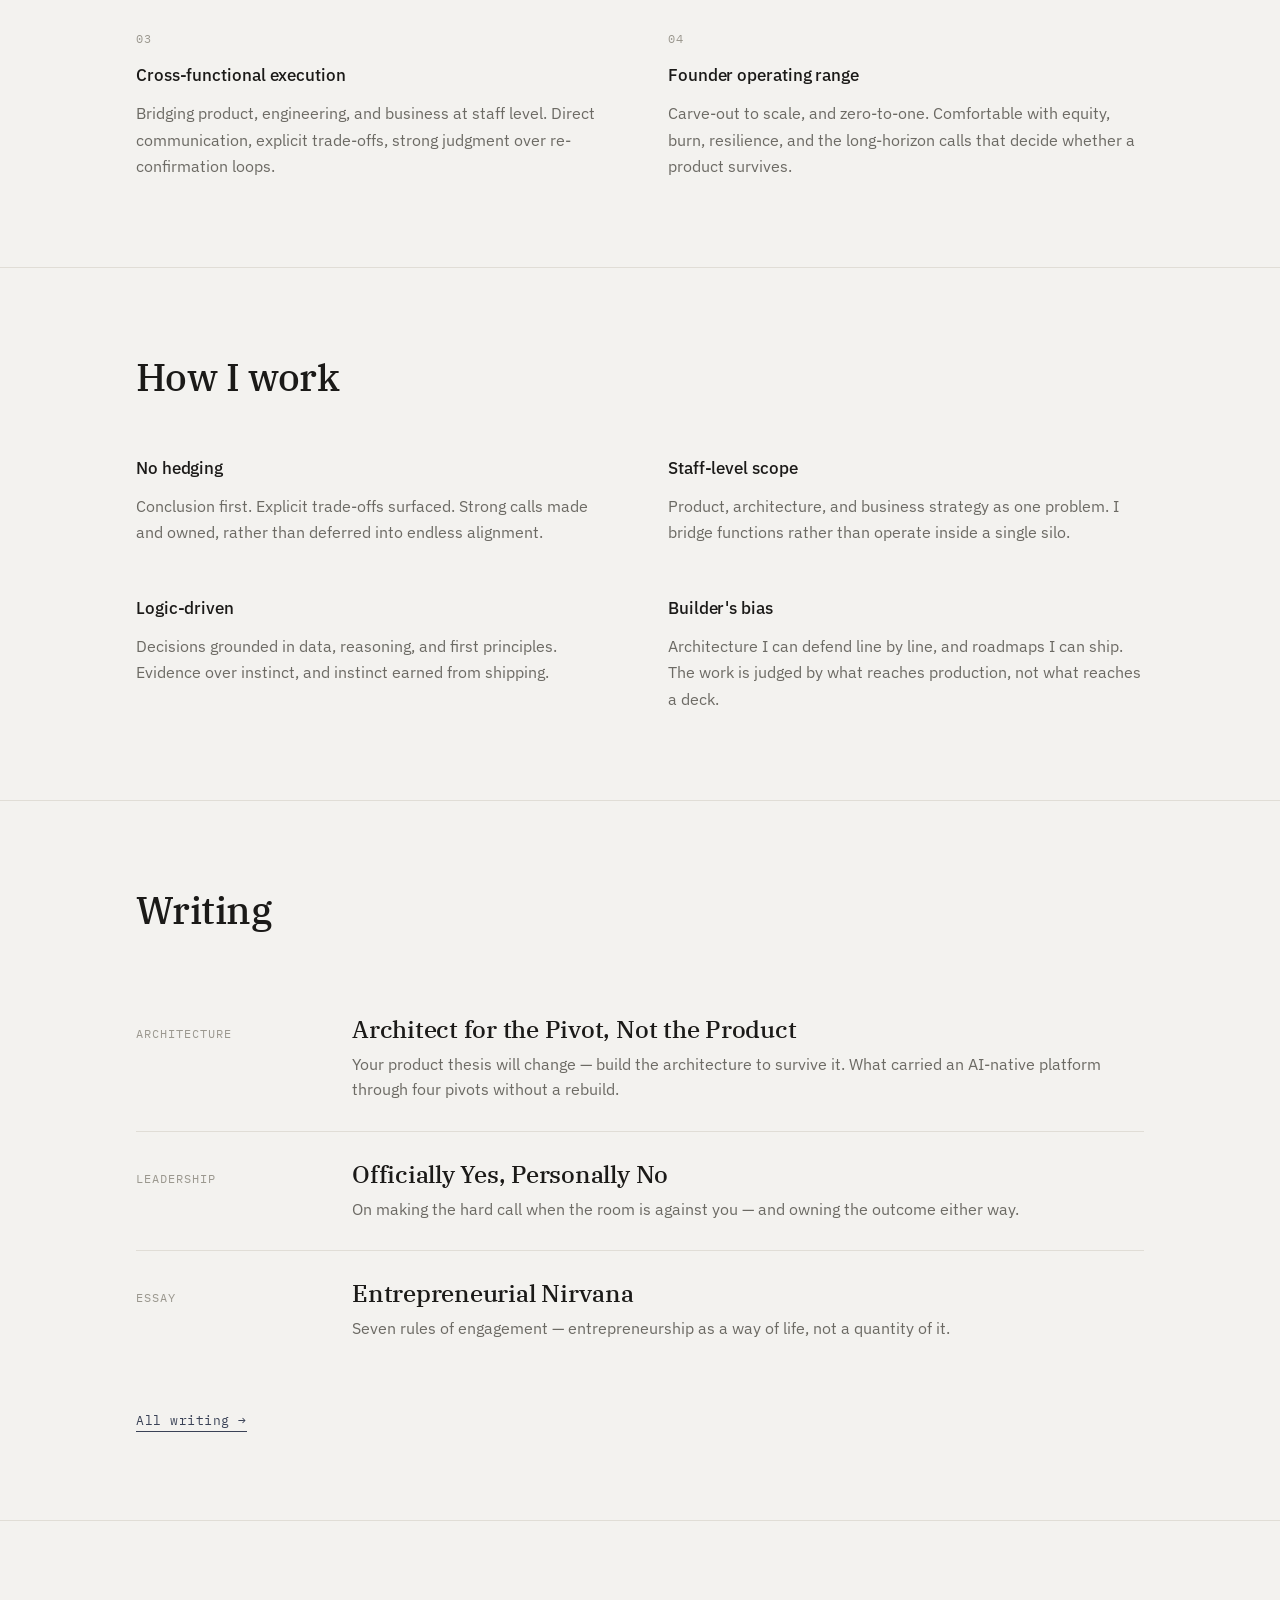
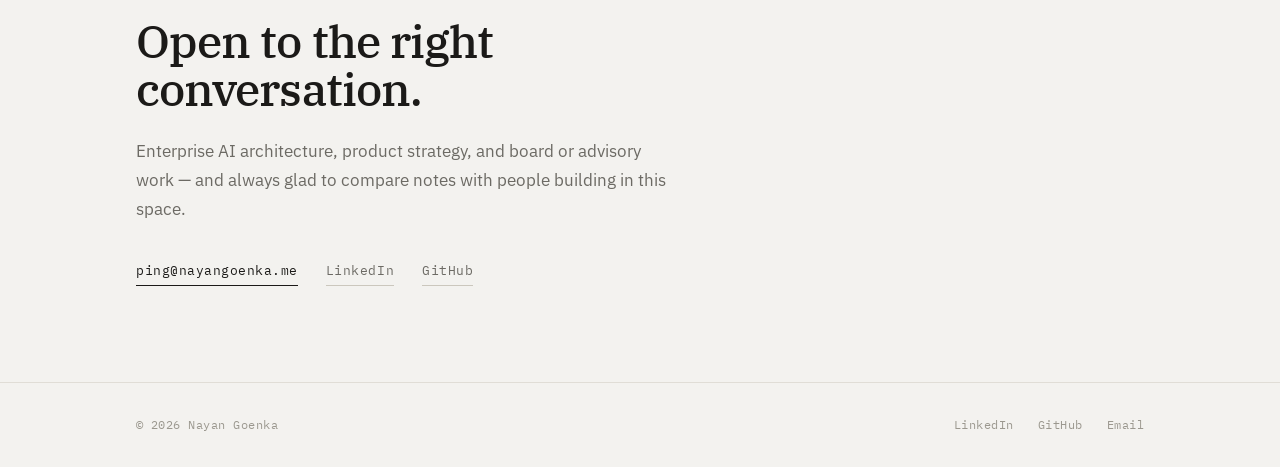
==== commit 8c1150ea: "Publish flagship 'Architect for the Pivot, Not the Product'; feature on home, add to blog index and " ====
--- a/index.html
+++ b/index.html
@@ -152,6 +152,13 @@
             <div class="wrap">
                 <div class="section-head"><h2>Writing</h2></div>
                 <div class="posts">
+                    <a href="/blog/architect-for-the-pivot/" class="post-row">
+                        <span class="kicker">Architecture</span>
+                        <div>
+                            <h3>Architect for the Pivot, Not the Product</h3>
+                            <p>Your product thesis will change — build the architecture to survive it. What carried an AI-native platform through four pivots without a rebuild.</p>
+                        </div>
+                    </a>
                     <a href="/blog/officially-yes-personally-no/" class="post-row">
                         <span class="kicker">Leadership</span>
                         <div>
@@ -164,13 +171,6 @@
                         <div>
                             <h3>Entrepreneurial Nirvana</h3>
                             <p>Seven rules of engagement — entrepreneurship as a way of life, not a quantity of it.</p>
-                        </div>
-                    </a>
-                    <a href="/blog/my-leap-of-faith/" class="post-row">
-                        <span class="kicker">Essay</span>
-                        <div>
-                            <h3>My Leap of Faith</h3>
-                            <p>What trust actually costs a cautious founder — and what it returns.</p>
                         </div>
                     </a>
                 </div>
